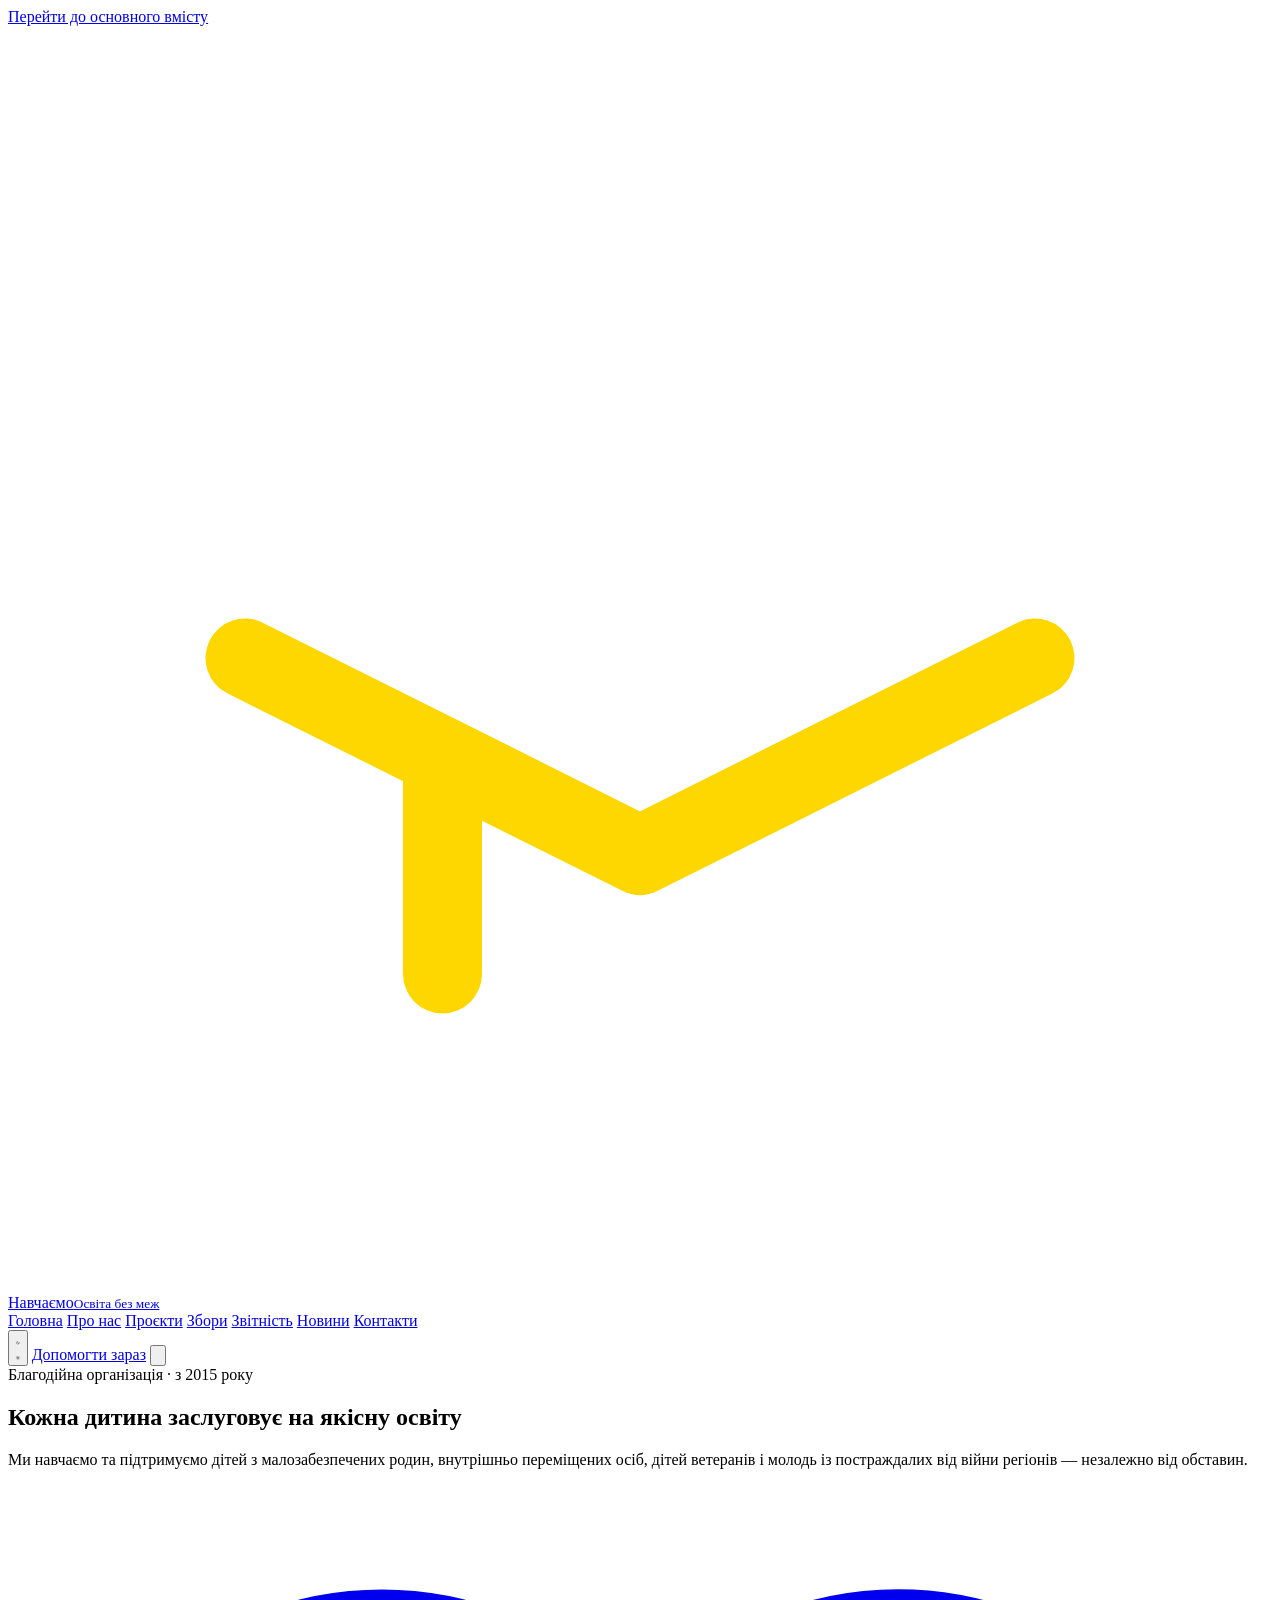
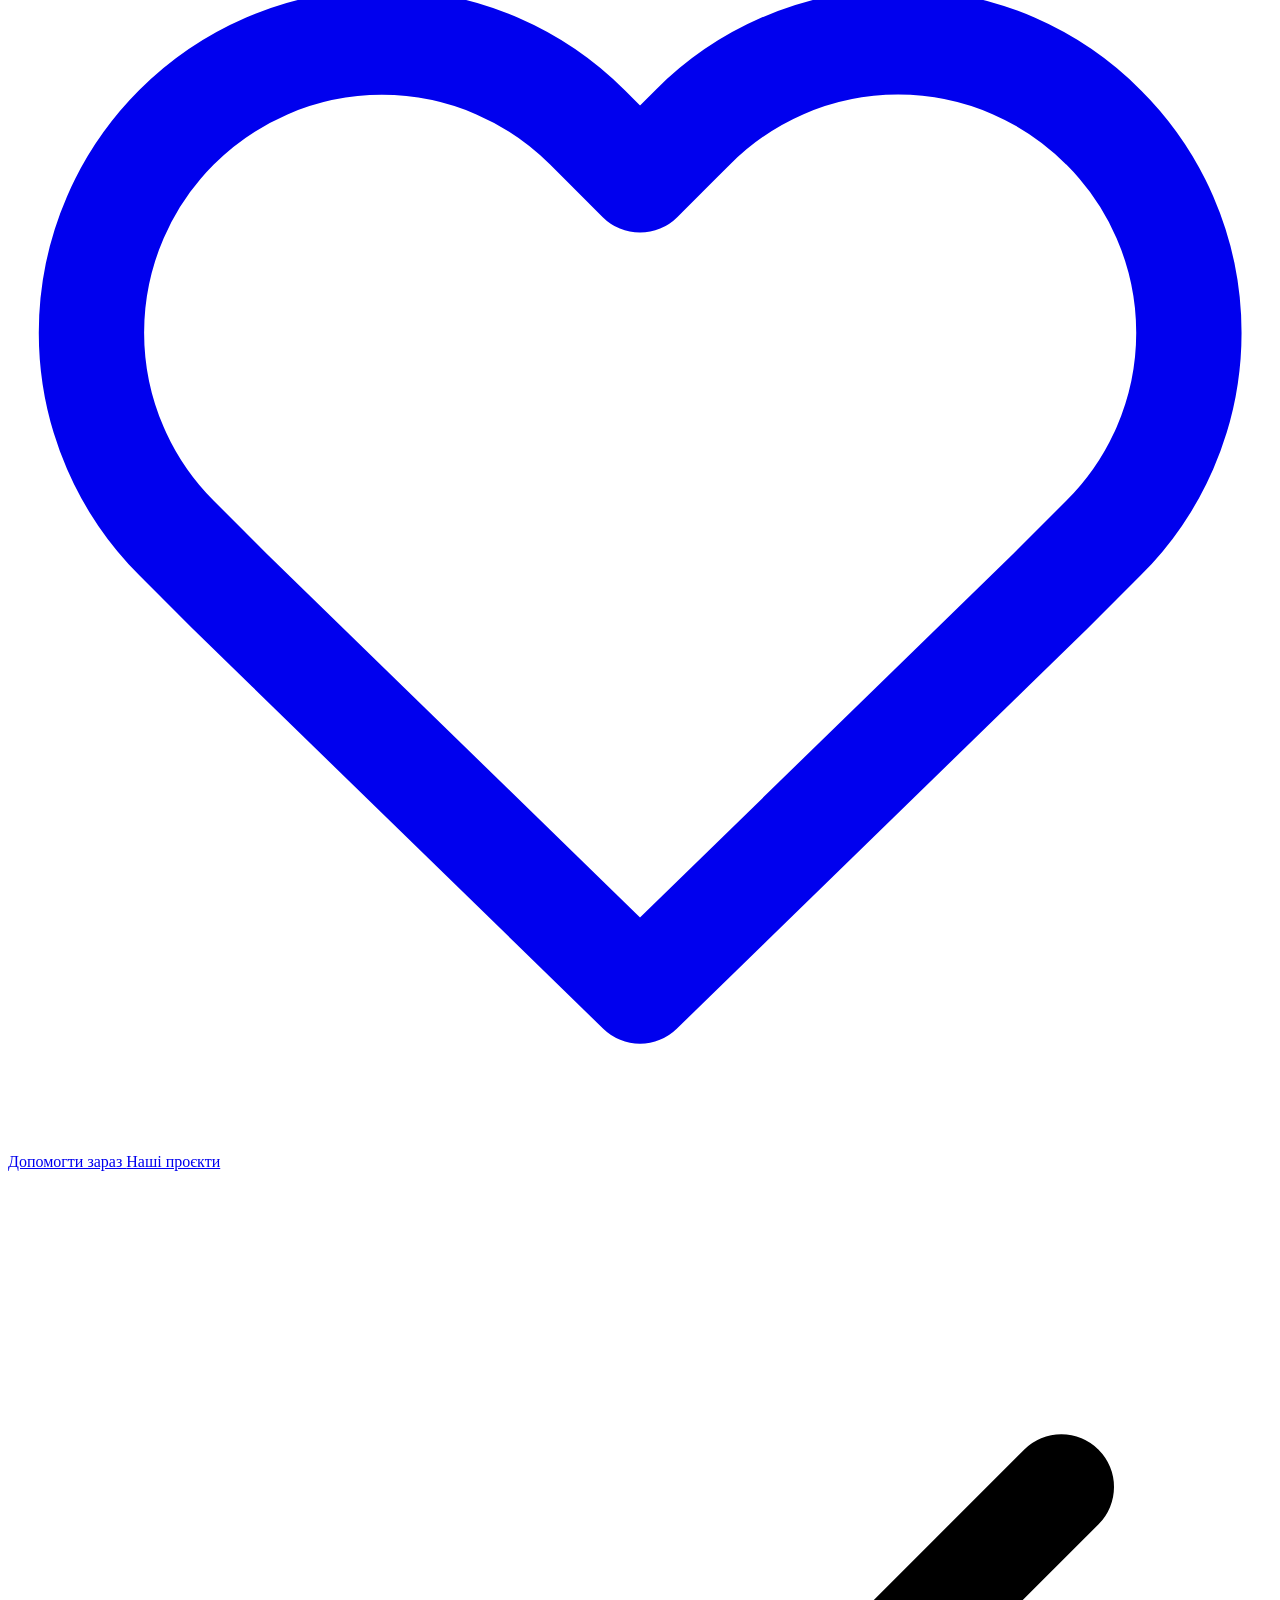
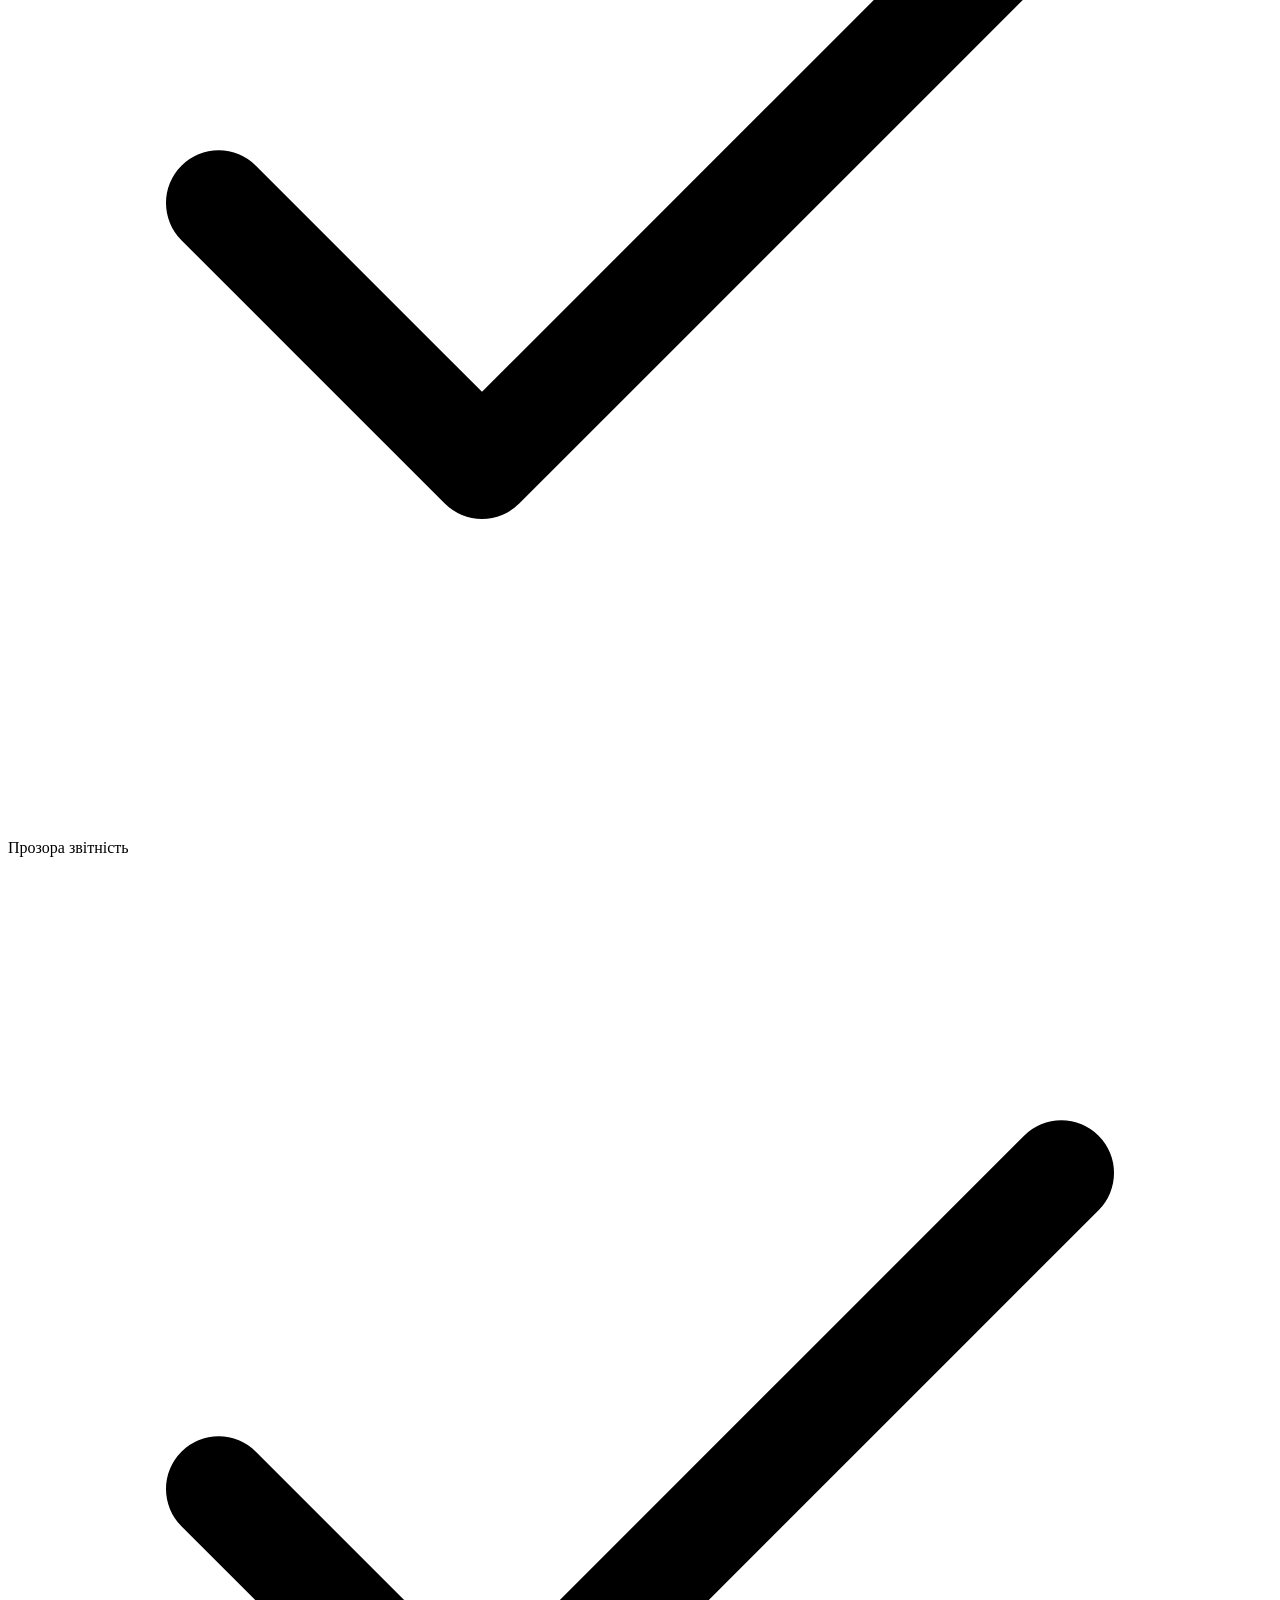
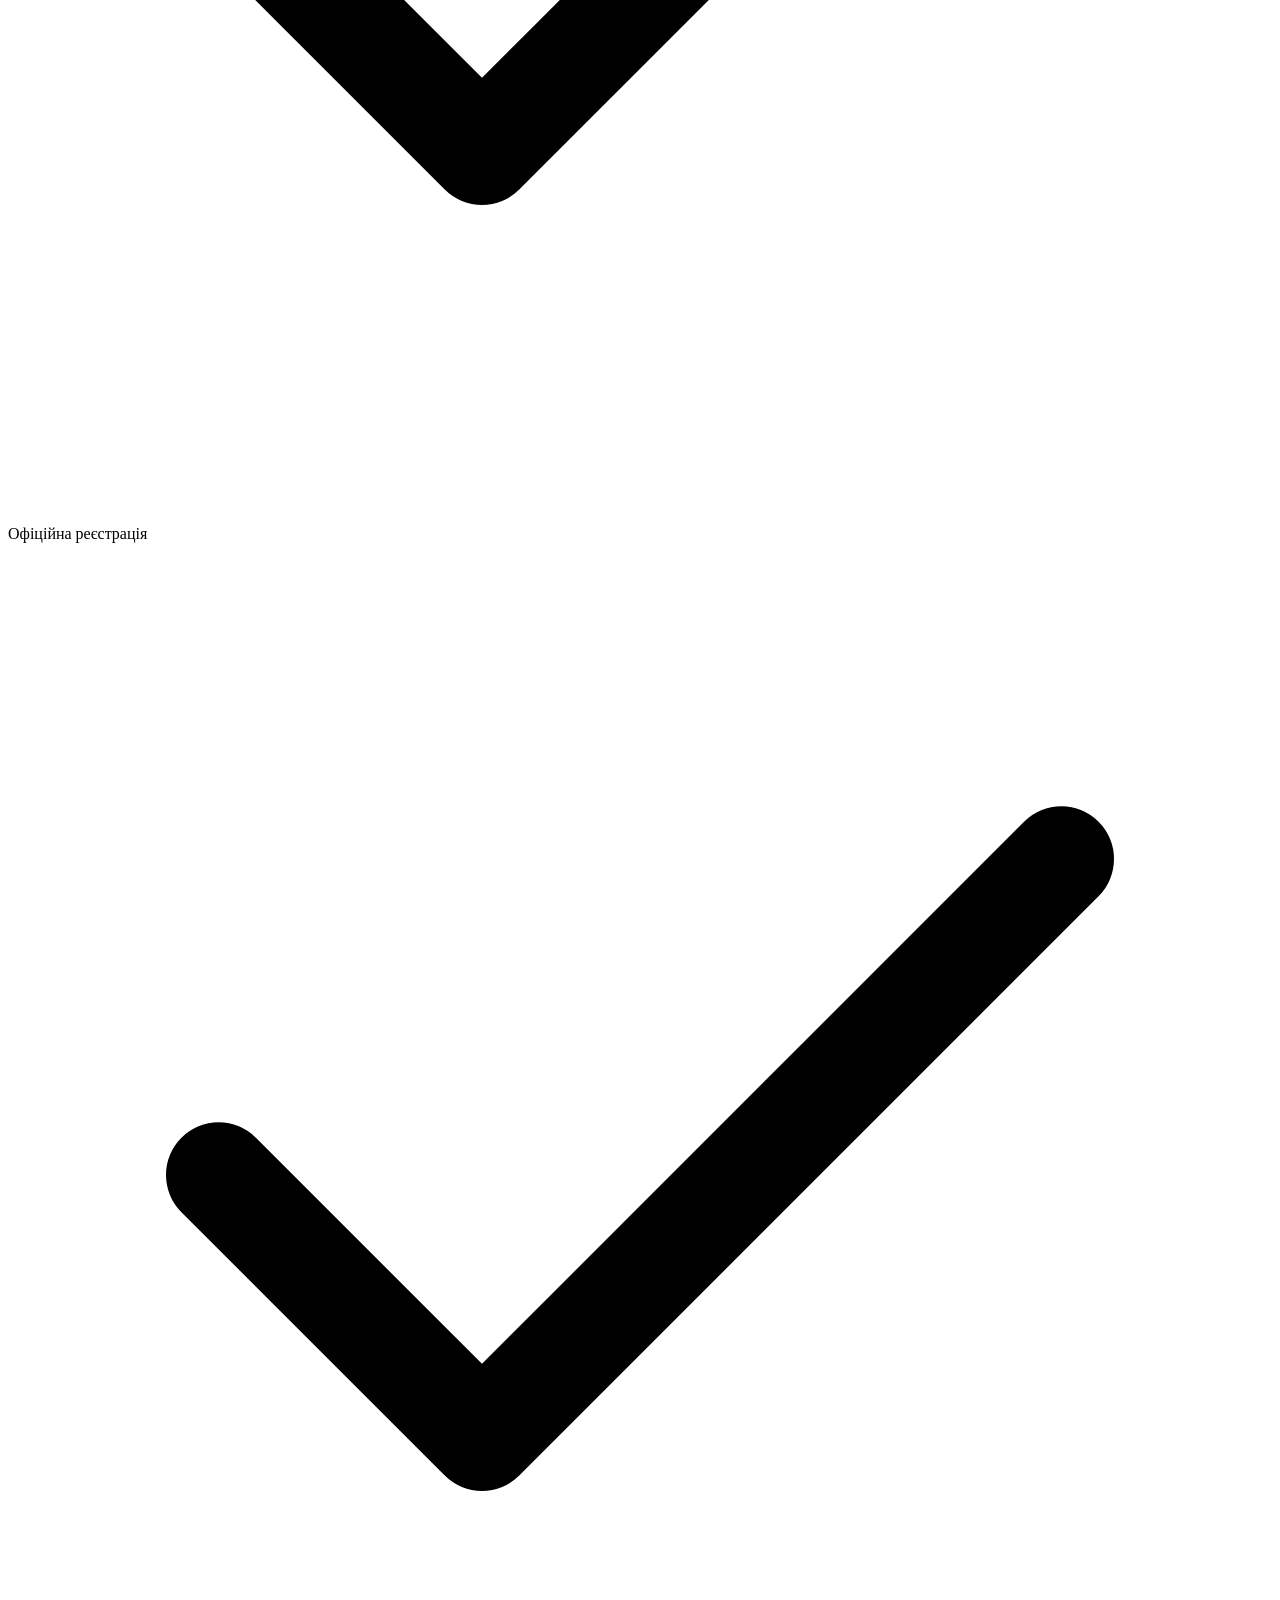
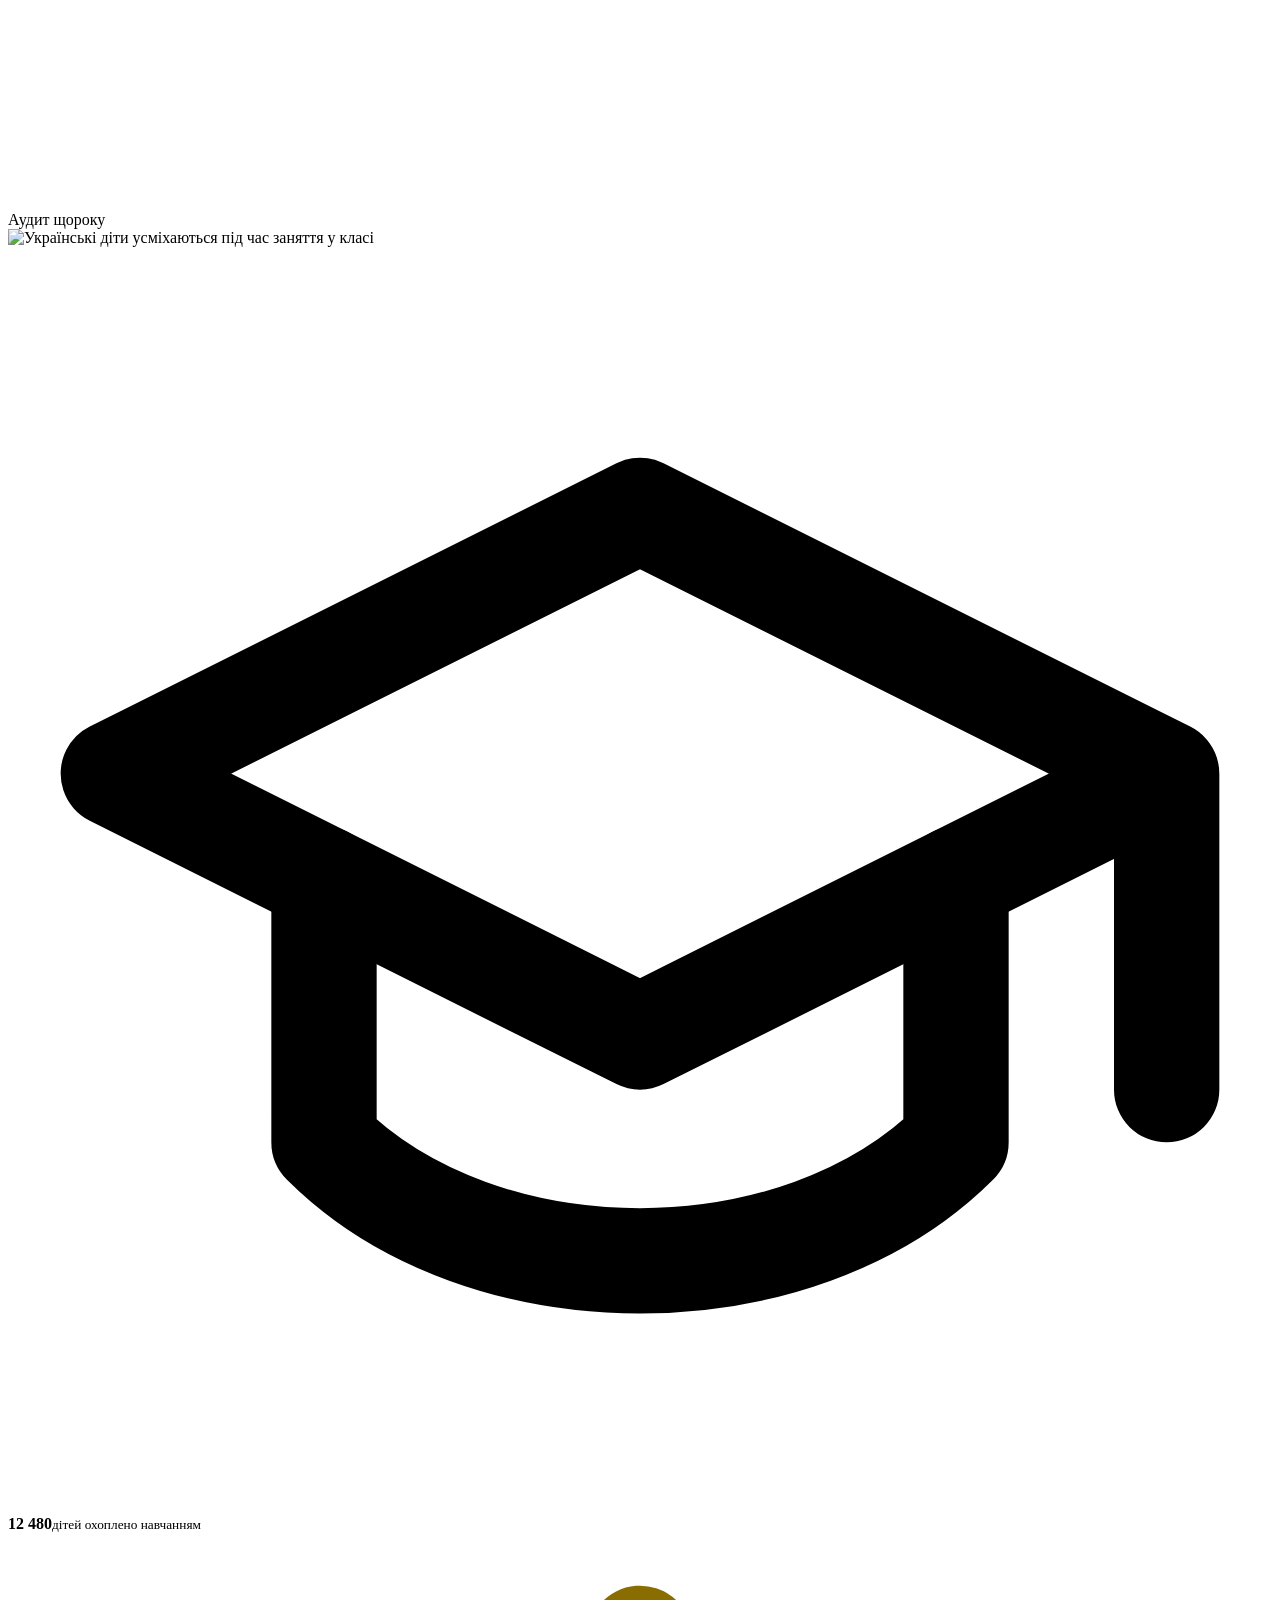
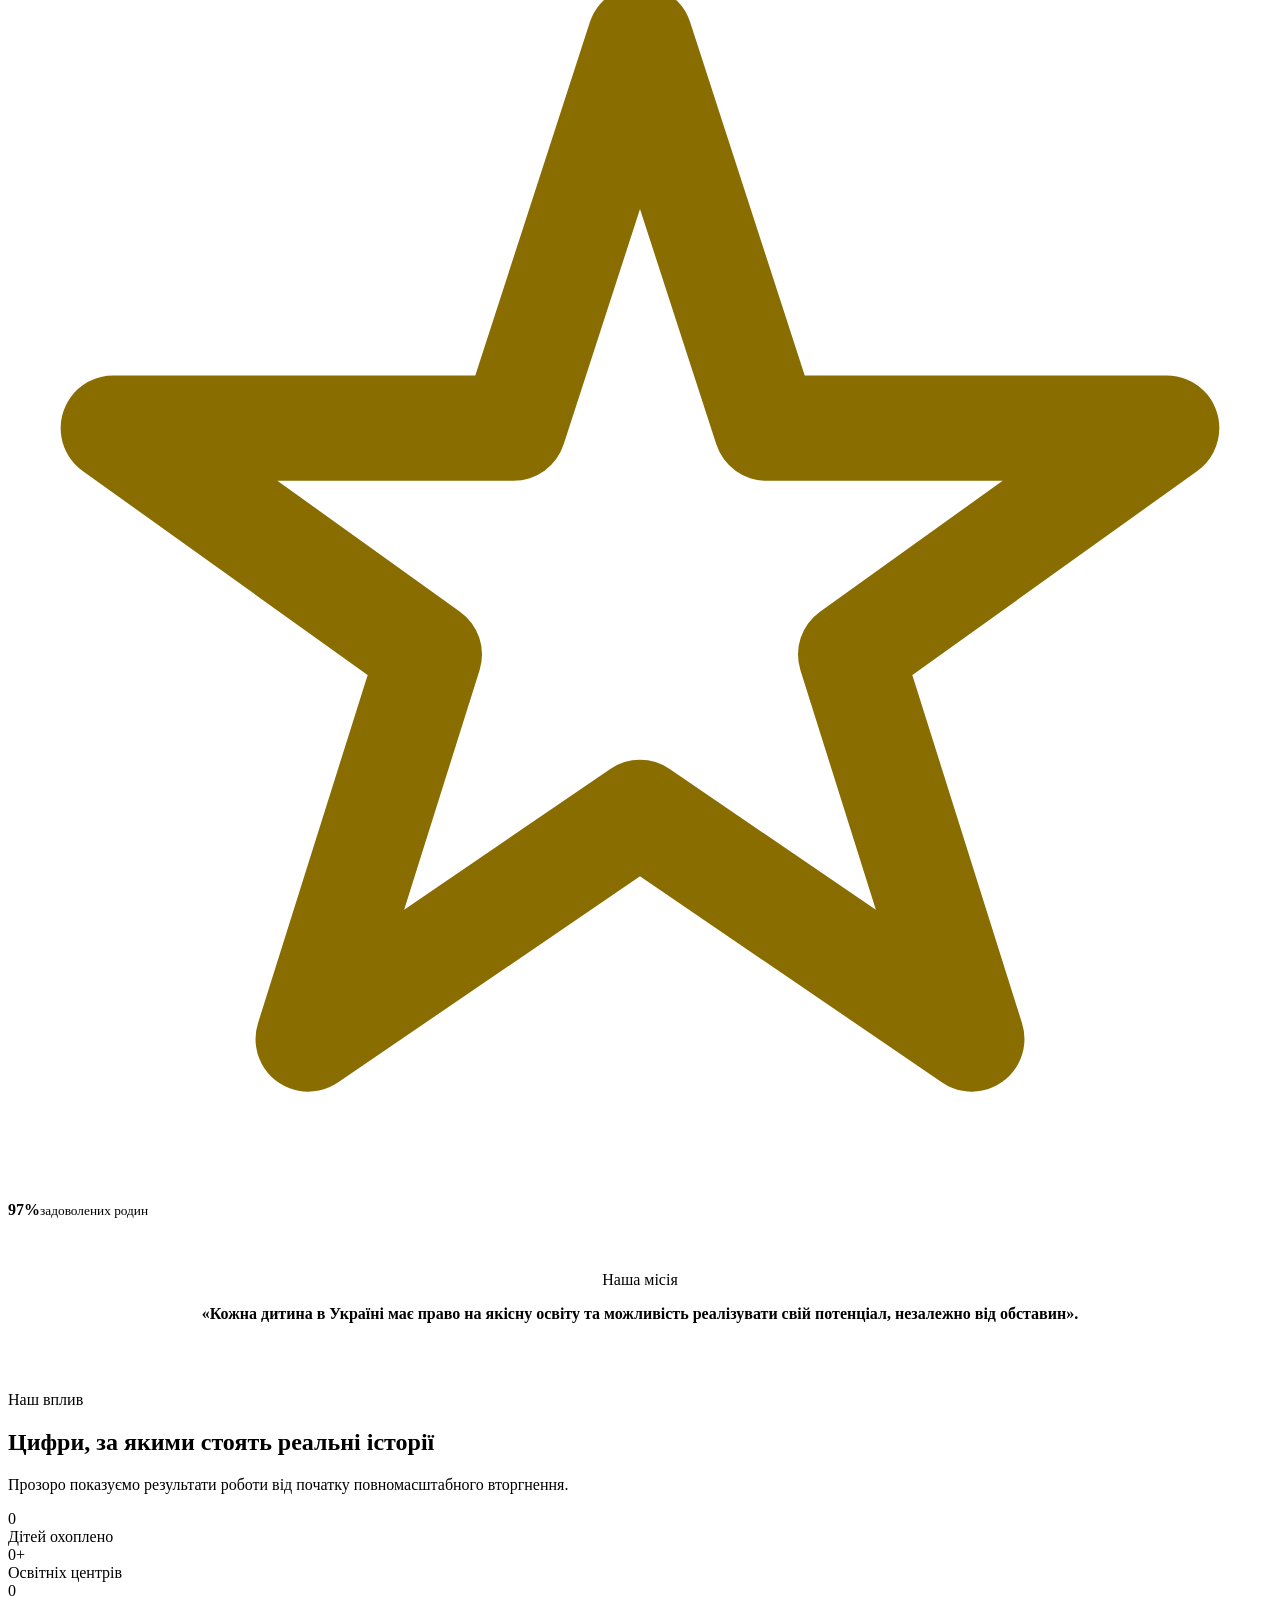
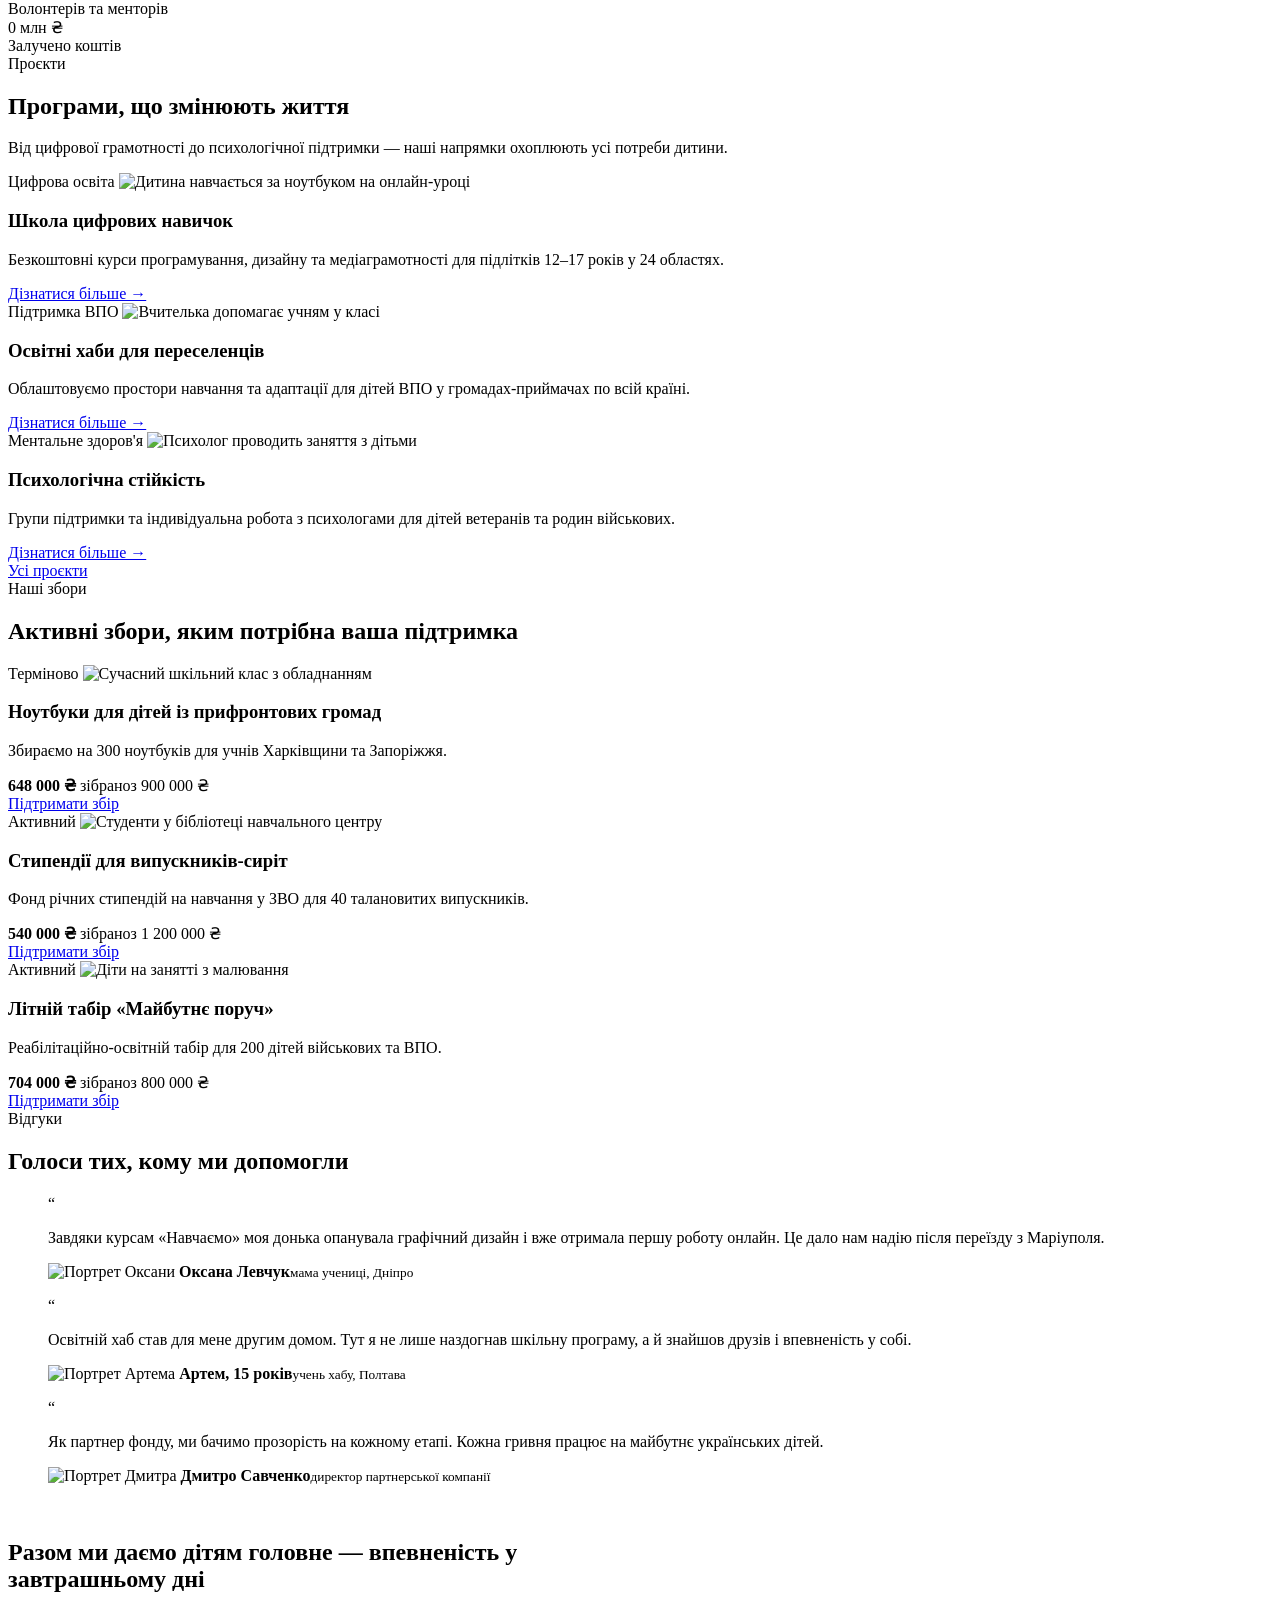
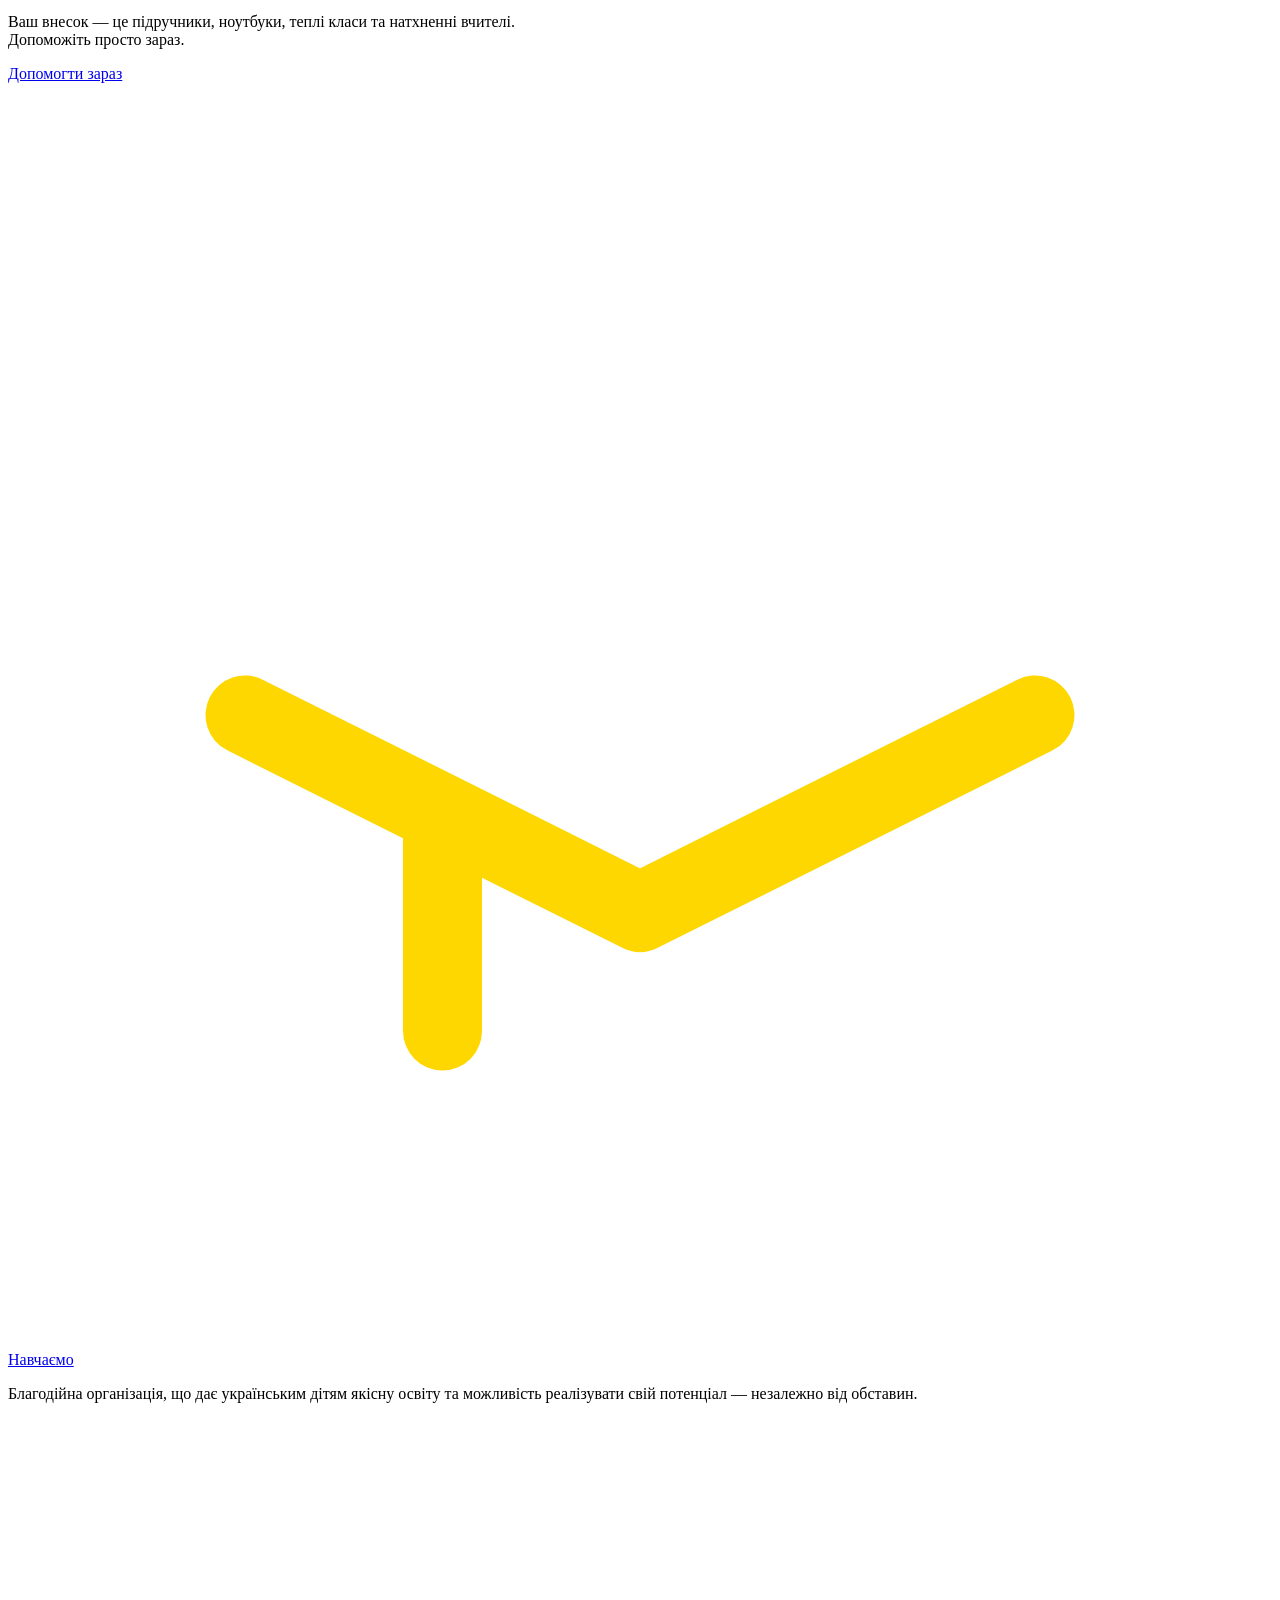
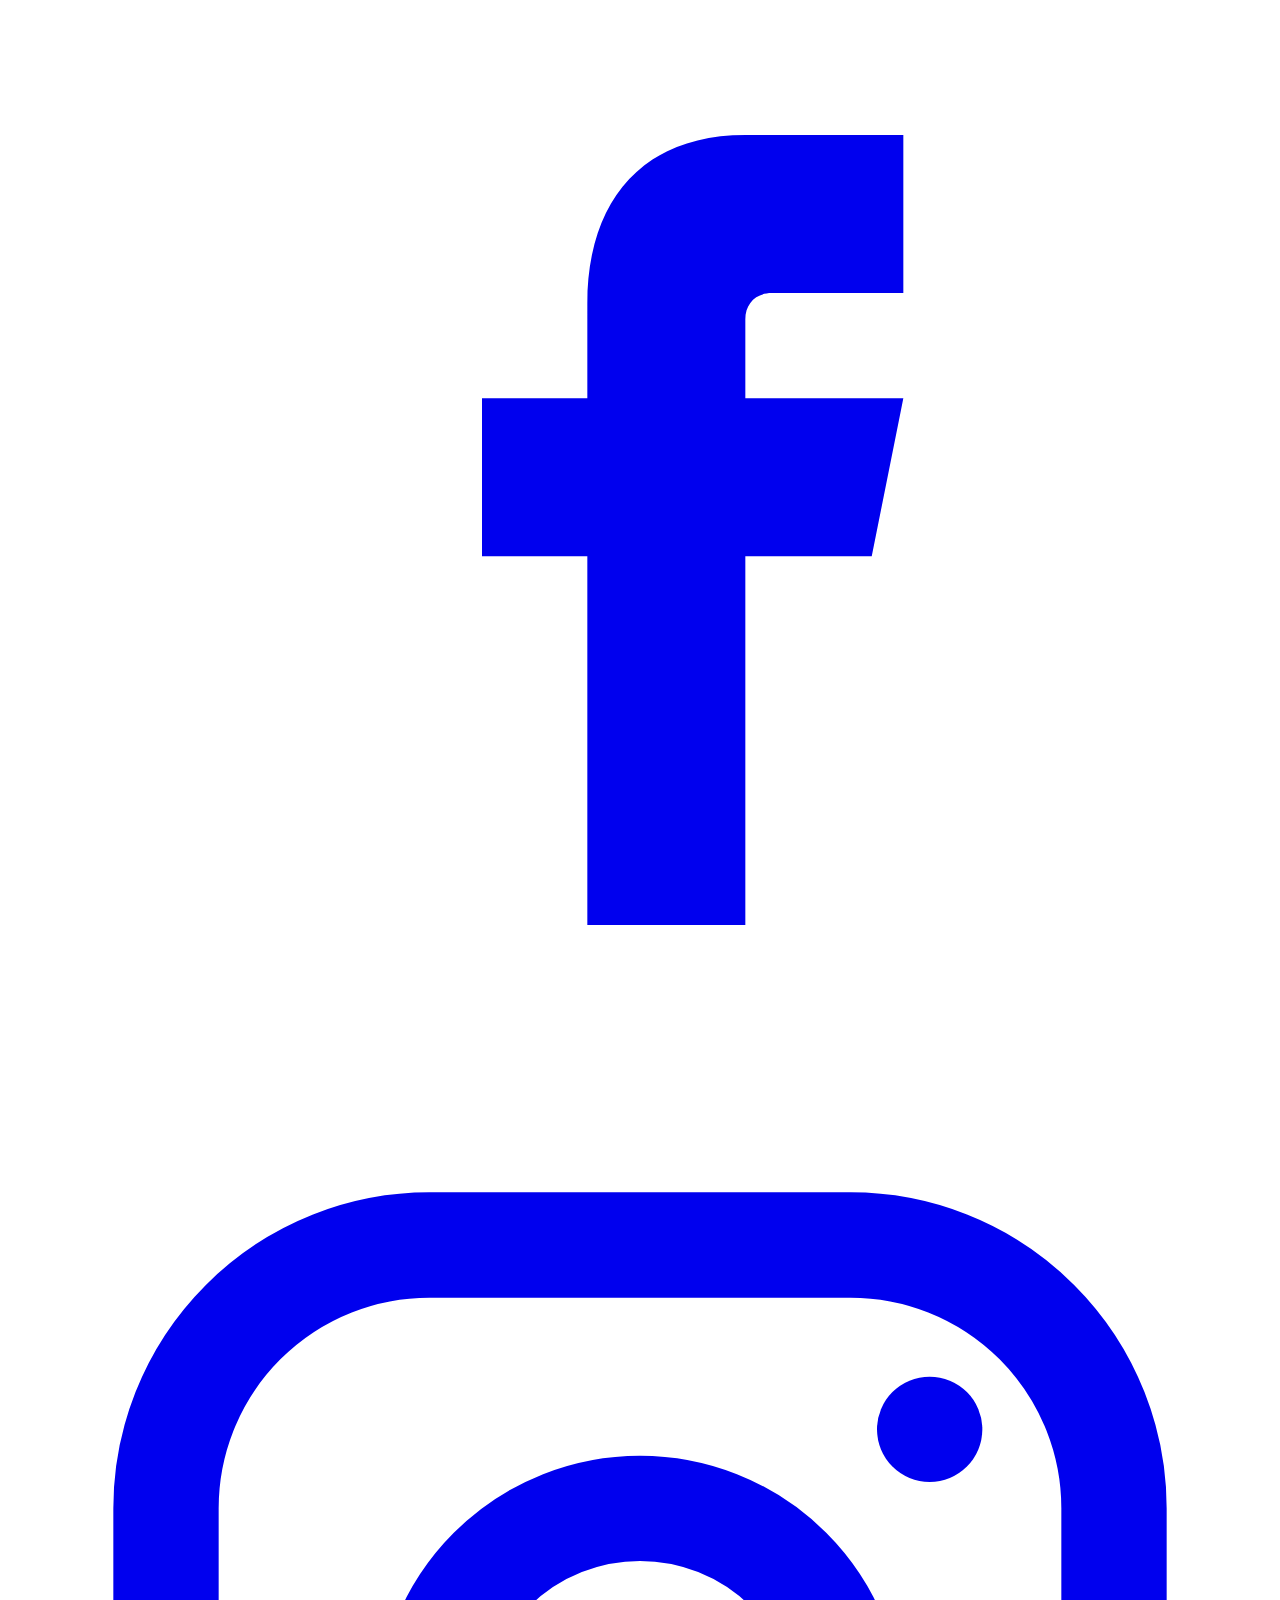
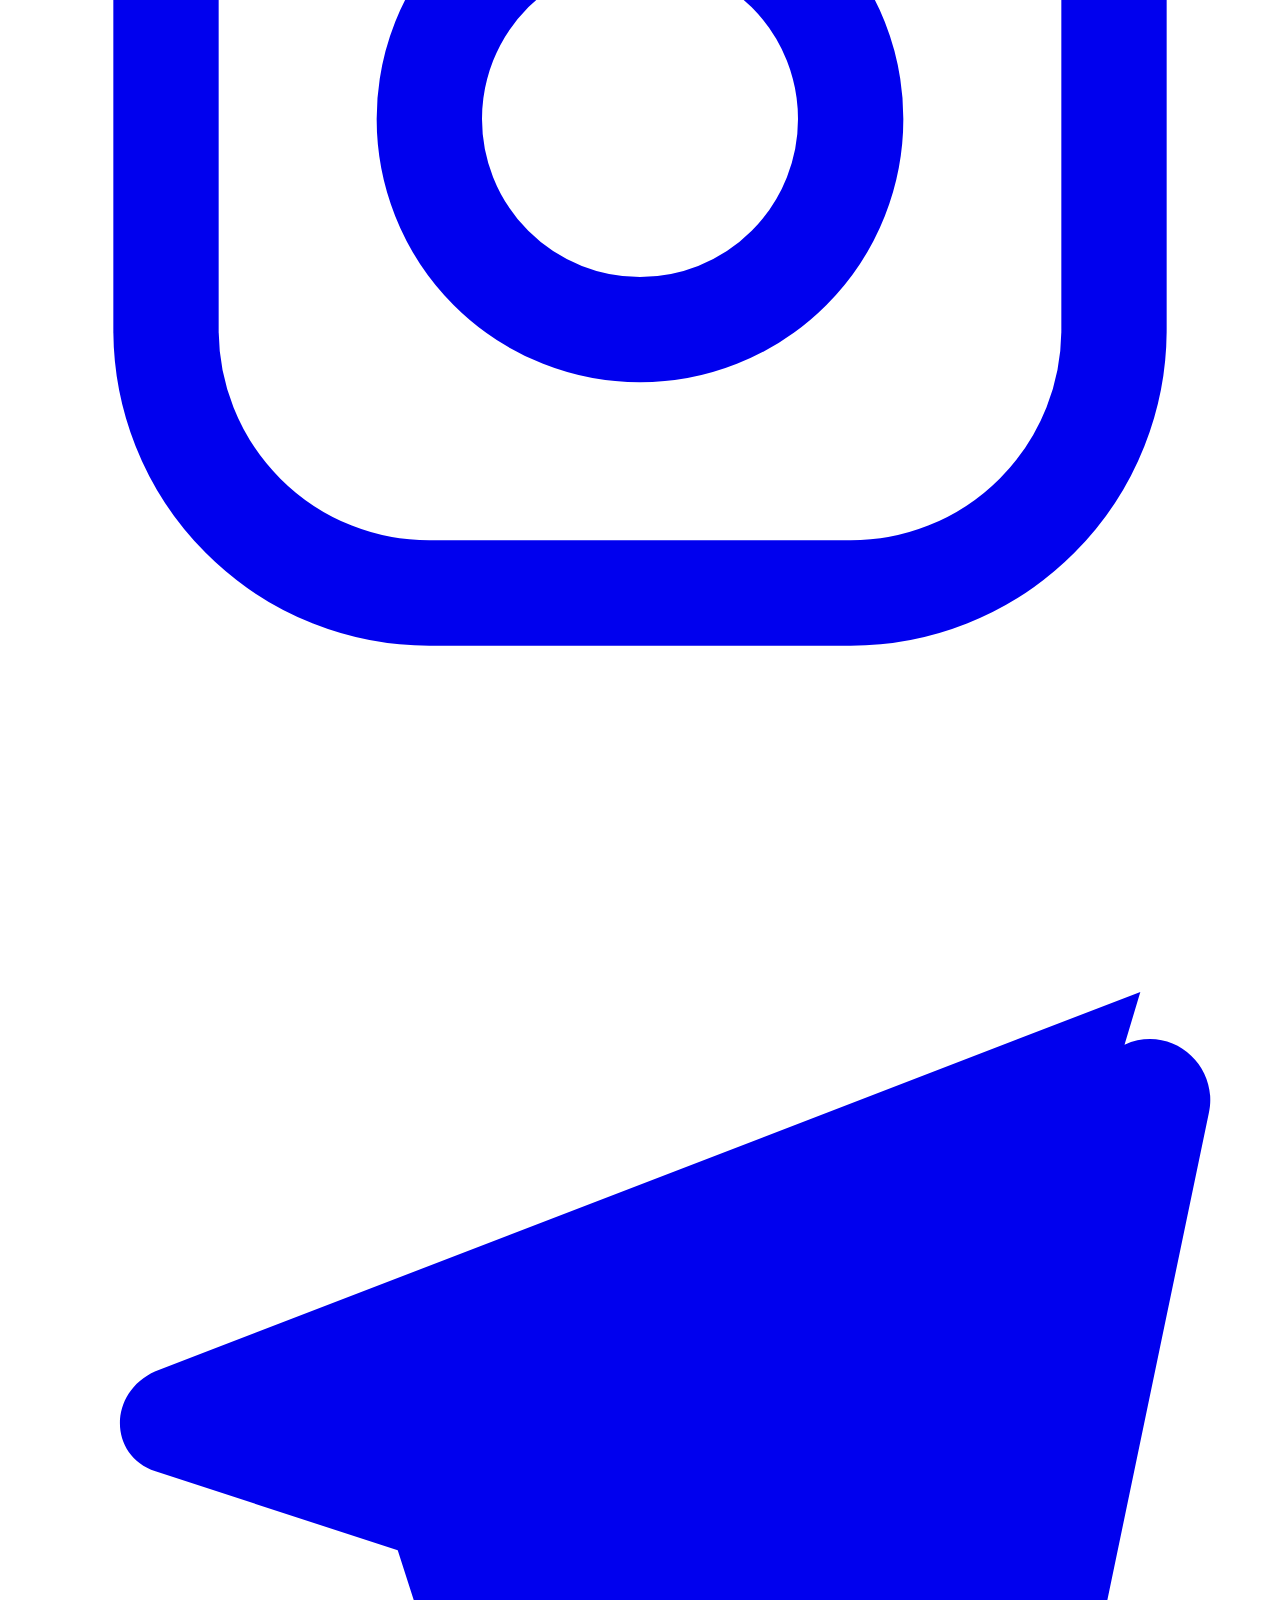
==== index.html @ b82f8325 "Add files via upload" ====
<!DOCTYPE html>
<html lang="uk" data-theme="">
<head>
  <meta charset="UTF-8" />
  <meta name="viewport" content="width=device-width, initial-scale=1" />
  <title>Навчаємо — освіта для кожної дитини в Україні</title>
  <meta name="description" content="Благодійна організація «Навчаємо» забезпечує якісну освіту та розвиток навичок для дітей з малозабезпечених родин, ВПО, дітей ветеранів та молоді з постраждалих від війни регіонів." />
  <link rel="preconnect" href="https://fonts.googleapis.com" />
  <link rel="preconnect" href="https://fonts.gstatic.com" crossorigin />
  <link href="https://fonts.googleapis.com/css2?family=Inter:wght@400;500;600;700;800;900&display=swap" rel="stylesheet" />
  <link rel="stylesheet" href="css/styles.css" />
  <link rel="icon" href="data:image/svg+xml,%3Csvg xmlns='http://www.w3.org/2000/svg' viewBox='0 0 32 32'%3E%3Crect width='32' height='32' rx='8' fill='%230057B8'/%3E%3Cpath d='M8 11l8-4 8 4-8 4-8-4zm0 5l8 4 8-4' stroke='%23FFD700' stroke-width='2' fill='none' stroke-linecap='round' stroke-linejoin='round'/%3E%3C/svg%3E" />
</head>
<body>
  <a class="skip-link" href="#main">Перейти до основного вмісту</a>

  <!-- ============ HEADER ============ -->
  <header class="site-header">
    <div class="container navbar">
      <a href="index.html" class="brand" aria-label="Навчаємо — головна">
        <span class="brand__mark" aria-hidden="true">
          <svg viewBox="0 0 32 32" fill="none"><path d="M6 12l10-5 10 5-10 5-10-5z" fill="#fff"/><path d="M6 16l10 5 10-5M11 18.5V24" stroke="#FFD700" stroke-width="2" stroke-linecap="round" stroke-linejoin="round"/></svg>
        </span>
        <span>Навчаємо<small>Освіта без меж</small></span>
      </a>

      <nav class="nav-links" id="nav-links" aria-label="Головна навігація">
        <a href="index.html" class="active" aria-current="page">Головна</a>
        <a href="about.html">Про нас</a>
        <a href="projects.html">Проєкти</a>
        <a href="fundraisings.html">Збори</a>
        <a href="documentation.html">Звітність</a>
        <a href="news.html">Новини</a>
        <a href="contacts.html">Контакти</a>
      </nav>

      <div class="nav-actions">
        <button class="theme-toggle" data-theme-toggle aria-label="Перемкнути темну тему" aria-pressed="false">
          <svg class="icon-moon" viewBox="0 0 24 24" fill="none" stroke="currentColor" stroke-width="2" stroke-linecap="round" stroke-linejoin="round"><path d="M21 12.8A9 9 0 1 1 11.2 3a7 7 0 0 0 9.8 9.8z"/></svg>
          <svg class="icon-sun" viewBox="0 0 24 24" fill="none" stroke="currentColor" stroke-width="2" stroke-linecap="round" stroke-linejoin="round"><circle cx="12" cy="12" r="4"/><path d="M12 2v2M12 20v2M4.9 4.9l1.4 1.4M17.7 17.7l1.4 1.4M2 12h2M20 12h2M4.9 19.1l1.4-1.4M17.7 6.3l1.4-1.4"/></svg>
        </button>
        <a href="fundraisings.html" class="btn btn--accent btn--sm">Допомогти зараз</a>
        <button class="nav-toggle" data-nav-toggle aria-label="Відкрити меню" aria-expanded="false" aria-controls="nav-links">
          <svg viewBox="0 0 24 24" fill="none" stroke="currentColor" stroke-width="2" stroke-linecap="round"><path d="M3 6h18M3 12h18M3 18h18"/></svg>
        </button>
      </div>
    </div>
  </header>

  <main id="main">
    <!-- ============ HERO ============ -->
    <section class="hero">
      <div class="container hero__grid">
        <div class="hero__content reveal">
          <span class="eyebrow"><span class="dot" style="width:7px;height:7px;border-radius:50%;background:var(--c-success)"></span> Благодійна організація · з 2015 року</span>
          <h1 class="display balance">Кожна дитина заслуговує на <span class="gradient-text">якісну освіту</span></h1>
          <p class="lead">Ми навчаємо та підтримуємо дітей з малозабезпечених родин, внутрішньо переміщених осіб, дітей ветеранів і молодь із постраждалих від війни регіонів — незалежно від обставин.</p>
          <div class="hero__cta">
            <a href="fundraisings.html" class="btn btn--accent btn--lg">
              <svg viewBox="0 0 24 24" fill="none" stroke="currentColor" stroke-width="2" stroke-linecap="round" stroke-linejoin="round"><path d="M20.8 4.6a5.5 5.5 0 0 0-7.8 0L12 5.6l-1-1a5.5 5.5 0 0 0-7.8 7.8l1 1L12 21l7.8-7.6 1-1a5.5 5.5 0 0 0 0-7.8z"/></svg>
              Допомогти зараз
            </a>
            <a href="projects.html" class="btn btn--secondary btn--lg">Наші проєкти</a>
          </div>
          <div class="hero__trust">
            <span><svg viewBox="0 0 24 24" fill="none" stroke="currentColor" stroke-width="2" stroke-linecap="round" stroke-linejoin="round"><path d="M20 6L9 17l-5-5"/></svg> Прозора звітність</span>
            <span><svg viewBox="0 0 24 24" fill="none" stroke="currentColor" stroke-width="2" stroke-linecap="round" stroke-linejoin="round"><path d="M20 6L9 17l-5-5"/></svg> Офіційна реєстрація</span>
            <span><svg viewBox="0 0 24 24" fill="none" stroke="currentColor" stroke-width="2" stroke-linecap="round" stroke-linejoin="round"><path d="M20 6L9 17l-5-5"/></svg> Аудит щороку</span>
          </div>
        </div>

        <div class="hero__visual reveal d1">
          <img src="https://images.unsplash.com/photo-1503676260728-1c00da094a0b?auto=format&fit=crop&w=900&q=80"
               alt="Українські діти усміхаються під час заняття у класі" loading="eager" />
          <div class="hero__float tl glass">
            <span class="ico" style="background:color-mix(in srgb,var(--c-success) 18%,transparent);color:var(--c-success)">
              <svg viewBox="0 0 24 24" fill="none" stroke="currentColor" stroke-width="2" stroke-linecap="round" stroke-linejoin="round"><path d="M22 10v6M2 10l10-5 10 5-10 5z"/><path d="M6 12v5c3 3 9 3 12 0v-5"/></svg>
            </span>
            <div><strong>12 480</strong><small>дітей охоплено навчанням</small></div>
          </div>
          <div class="hero__float br glass">
            <span class="ico" style="background:color-mix(in srgb,var(--c-accent) 40%,transparent);color:#8a6d00">
              <svg viewBox="0 0 24 24" fill="none" stroke="currentColor" stroke-width="2" stroke-linecap="round" stroke-linejoin="round"><path d="M12 2l2.4 7.4H22l-6 4.3 2.3 7.3L12 16.7 5.7 21l2.3-7.3-6-4.3h7.6z"/></svg>
            </span>
            <div><strong>97%</strong><small>задоволених родин</small></div>
          </div>
        </div>
      </div>
    </section>

    <!-- ============ MISSION ============ -->
    <section class="section section--alt">
      <div class="container">
        <div class="glass reveal" style="padding:clamp(28px,5vw,52px);text-align:center;max-width:920px;margin-inline:auto">
          <span class="eyebrow">Наша місія</span>
          <p class="h2 balance" style="font-weight:700">«Кожна дитина в Україні має право на якісну освіту та можливість реалізувати свій потенціал, незалежно від обставин».</p>
        </div>
      </div>
    </section>

    <!-- ============ IMPACT STATS ============ -->
    <section class="section">
      <div class="container">
        <div class="section-header center reveal">
          <span class="eyebrow">Наш вплив</span>
          <h2 class="h2">Цифри, за якими стоять реальні історії</h2>
          <p class="lead">Прозоро показуємо результати роботи від початку повномасштабного вторгнення.</p>
        </div>
        <div class="grid cols-4">
          <div class="card reveal"><div class="card__body"><div class="stat"><div class="stat__num"><span data-count="12480">0</span></div><div class="stat__label">Дітей охоплено</div></div></div></div>
          <div class="card reveal d1"><div class="card__body"><div class="stat"><div class="stat__num"><span data-count="86">0</span><span class="suffix">+</span></div><div class="stat__label">Освітніх центрів</div></div></div></div>
          <div class="card reveal d2"><div class="card__body"><div class="stat"><div class="stat__num"><span data-count="2350">0</span></div><div class="stat__label">Волонтерів та менторів</div></div></div></div>
          <div class="card reveal d3"><div class="card__body"><div class="stat"><div class="stat__num"><span data-count="48.6" data-decimals="1">0</span><span class="suffix"> млн ₴</span></div><div class="stat__label">Залучено коштів</div></div></div></div>
        </div>
      </div>
    </section>

    <!-- ============ FEATURED PROJECTS ============ -->
    <section class="section section--alt">
      <div class="container">
        <div class="section-header reveal">
          <span class="eyebrow">Проєкти</span>
          <h2 class="h2">Програми, що змінюють життя</h2>
          <p class="lead">Від цифрової грамотності до психологічної підтримки — наші напрямки охоплюють усі потреби дитини.</p>
        </div>
        <div class="grid cols-3">
          <article class="card reveal">
            <div class="card__media"><span class="badge badge--primary"><span class="dot"></span>Цифрова освіта</span>
              <img src="https://images.unsplash.com/photo-1610484826967-09c5720778c7?auto=format&fit=crop&w=700&q=80" alt="Дитина навчається за ноутбуком на онлайн-уроці" loading="lazy" /></div>
            <div class="card__body">
              <h3 class="card__title">Школа цифрових навичок</h3>
              <p class="muted">Безкоштовні курси програмування, дизайну та медіаграмотності для підлітків 12–17 років у 24 областях.</p>
              <div class="card__footer"><a href="projects.html" class="btn btn--ghost btn--sm">Дізнатися більше →</a></div>
            </div>
          </article>
          <article class="card reveal d1">
            <div class="card__media"><span class="badge badge--success"><span class="dot"></span>Підтримка ВПО</span>
              <img src="https://images.unsplash.com/photo-1577896851231-70ef18881754?auto=format&fit=crop&w=700&q=80" alt="Вчителька допомагає учням у класі" loading="lazy" /></div>
            <div class="card__body">
              <h3 class="card__title">Освітні хаби для переселенців</h3>
              <p class="muted">Облаштовуємо простори навчання та адаптації для дітей ВПО у громадах-приймачах по всій країні.</p>
              <div class="card__footer"><a href="projects.html" class="btn btn--ghost btn--sm">Дізнатися більше →</a></div>
            </div>
          </article>
          <article class="card reveal d2">
            <div class="card__media"><span class="badge badge--accent"><span class="dot"></span>Ментальне здоров'я</span>
              <img src="https://images.unsplash.com/photo-1544717297-fa95b6ee9643?auto=format&fit=crop&w=700&q=80" alt="Психолог проводить заняття з дітьми" loading="lazy" /></div>
            <div class="card__body">
              <h3 class="card__title">Психологічна стійкість</h3>
              <p class="muted">Групи підтримки та індивідуальна робота з психологами для дітей ветеранів та родин військових.</p>
              <div class="card__footer"><a href="projects.html" class="btn btn--ghost btn--sm">Дізнатися більше →</a></div>
            </div>
          </article>
        </div>
        <div class="text-center mt-4 reveal"><a href="projects.html" class="btn btn--primary">Усі проєкти</a></div>
      </div>
    </section>

    <!-- ============ FUNDRAISINGS (Наші збори) ============ -->
    <section class="section">
      <div class="container">
        <div class="section-header reveal">
          <span class="eyebrow">Наші збори</span>
          <h2 class="h2">Активні збори, яким потрібна ваша підтримка</h2>
        </div>
        <div class="grid cols-3">
          <article class="card reveal">
            <div class="card__media"><span class="badge badge--danger"><span class="dot"></span>Терміново</span>
              <img src="https://images.unsplash.com/photo-1497486751825-1233686d5d80?auto=format&fit=crop&w=700&q=80" alt="Сучасний шкільний клас з обладнанням" loading="lazy" /></div>
            <div class="card__body">
              <h3 class="card__title">Ноутбуки для дітей із прифронтових громад</h3>
              <p class="muted">Збираємо на 300 ноутбуків для учнів Харківщини та Запоріжжя.</p>
              <div class="card__footer">
                <div class="progress"><span class="progress__bar" data-value="72"></span></div>
                <div class="progress-meta"><span><strong>648 000 ₴</strong> зібрано</span><span>з 900 000 ₴</span></div>
                <a href="fundraisings.html" class="btn btn--primary btn--block mt-2">Підтримати збір</a>
              </div>
            </div>
          </article>
          <article class="card reveal d1">
            <div class="card__media"><span class="badge badge--primary"><span class="dot"></span>Активний</span>
              <img src="https://images.unsplash.com/photo-1588072432836-e10032774350?auto=format&fit=crop&w=700&q=80" alt="Студенти у бібліотеці навчального центру" loading="lazy" /></div>
            <div class="card__body">
              <h3 class="card__title">Стипендії для випускників-сиріт</h3>
              <p class="muted">Фонд річних стипендій на навчання у ЗВО для 40 талановитих випускників.</p>
              <div class="card__footer">
                <div class="progress"><span class="progress__bar accent" data-value="45"></span></div>
                <div class="progress-meta"><span><strong>540 000 ₴</strong> зібрано</span><span>з 1 200 000 ₴</span></div>
                <a href="fundraisings.html" class="btn btn--primary btn--block mt-2">Підтримати збір</a>
              </div>
            </div>
          </article>
          <article class="card reveal d2">
            <div class="card__media"><span class="badge badge--success"><span class="dot"></span>Активний</span>
              <img src="https://images.unsplash.com/photo-1564429097439-e85c6b00a614?auto=format&fit=crop&w=700&q=80" alt="Діти на занятті з малювання" loading="lazy" /></div>
            <div class="card__body">
              <h3 class="card__title">Літній табір «Майбутнє поруч»</h3>
              <p class="muted">Реабілітаційно-освітній табір для 200 дітей військових та ВПО.</p>
              <div class="card__footer">
                <div class="progress"><span class="progress__bar" data-value="88"></span></div>
                <div class="progress-meta"><span><strong>704 000 ₴</strong> зібрано</span><span>з 800 000 ₴</span></div>
                <a href="fundraisings.html" class="btn btn--primary btn--block mt-2">Підтримати збір</a>
              </div>
            </div>
          </article>
        </div>
      </div>
    </section>

    <!-- ============ TESTIMONIALS ============ -->
    <section class="section section--alt">
      <div class="container">
        <div class="section-header center reveal">
          <span class="eyebrow">Відгуки</span>
          <h2 class="h2">Голоси тих, кому ми допомогли</h2>
        </div>
        <div class="grid cols-3">
          <figure class="card quote reveal">
            <div class="quote__mark">“</div>
            <p>Завдяки курсам «Навчаємо» моя донька опанувала графічний дизайн і вже отримала першу роботу онлайн. Це дало нам надію після переїзду з Маріуполя.</p>
            <figcaption class="quote__author">
              <img src="https://images.unsplash.com/photo-1544005313-94ddf0286df2?auto=format&fit=crop&w=120&q=80" alt="Портрет Оксани" />
              <span><strong>Оксана Левчук</strong><small>мама учениці, Дніпро</small></span>
            </figcaption>
          </figure>
          <figure class="card quote reveal d1">
            <div class="quote__mark">“</div>
            <p>Освітній хаб став для мене другим домом. Тут я не лише наздогнав шкільну програму, а й знайшов друзів і впевненість у собі.</p>
            <figcaption class="quote__author">
              <img src="https://images.unsplash.com/photo-1531123897727-8f129e1688ce?auto=format&fit=crop&w=120&q=80" alt="Портрет Артема" />
              <span><strong>Артем, 15 років</strong><small>учень хабу, Полтава</small></span>
            </figcaption>
          </figure>
          <figure class="card quote reveal d2">
            <div class="quote__mark">“</div>
            <p>Як партнер фонду, ми бачимо прозорість на кожному етапі. Кожна гривня працює на майбутнє українських дітей.</p>
            <figcaption class="quote__author">
              <img src="https://images.unsplash.com/photo-1560250097-0b93528c311a?auto=format&fit=crop&w=120&q=80" alt="Портрет Дмитра" />
              <span><strong>Дмитро Савченко</strong><small>директор партнерської компанії</small></span>
            </figcaption>
          </figure>
        </div>
      </div>
    </section>

    <!-- ============ CTA BAND ============ -->
    <section class="section">
      <div class="container">
        <div class="cta-band reveal">
          <span class="eyebrow" style="background:rgba(255,255,255,.18);color:#fff">Долучайтеся</span>
          <h2 class="h2 balance" style="max-width:640px">Разом ми даємо дітям головне — впевненість у завтрашньому дні</h2>
          <p style="max-width:560px">Ваш внесок — це підручники, ноутбуки, теплі класи та натхненні вчителі. Допоможіть просто зараз.</p>
          <div class="hero__cta">
            <a href="fundraisings.html" class="btn btn--accent btn--lg">Допомогти зараз</a>
            <a href="about.html" class="btn btn--secondary btn--lg" style="background:rgba(255,255,255,.12);color:#fff;border-color:rgba(255,255,255,.3)">Про організацію</a>
          </div>
        </div>
      </div>
    </section>
  </main>

  <!-- ============ FOOTER ============ -->
  <footer class="site-footer">
    <div class="container">
      <div class="footer-grid">
        <div class="footer-col footer-about">
          <a href="index.html" class="brand">
            <span class="brand__mark" aria-hidden="true"><svg viewBox="0 0 32 32" fill="none"><path d="M6 12l10-5 10 5-10 5-10-5z" fill="#fff"/><path d="M6 16l10 5 10-5M11 18.5V24" stroke="#FFD700" stroke-width="2" stroke-linecap="round" stroke-linejoin="round"/></svg></span>
            <span>Навчаємо</span>
          </a>
          <p>Благодійна організація, що дає українським дітям якісну освіту та можливість реалізувати свій потенціал — незалежно від обставин.</p>
          <div class="socials">
            <a href="#" aria-label="Facebook"><svg viewBox="0 0 24 24" fill="currentColor"><path d="M14 9h3V6h-3c-2 0-3 1.3-3 3.2V11H9v3h2v7h3v-7h2.4l.6-3H14V9.5c0-.3.2-.5.5-.5z"/></svg></a>
            <a href="#" aria-label="Instagram"><svg viewBox="0 0 24 24" fill="none" stroke="currentColor" stroke-width="2"><rect x="3" y="3" width="18" height="18" rx="5"/><circle cx="12" cy="12" r="4"/><circle cx="17.5" cy="6.5" r="1" fill="currentColor" stroke="none"/></svg></a>
            <a href="#" aria-label="Telegram"><svg viewBox="0 0 24 24" fill="currentColor"><path d="M21.5 4.5L2.8 11.7c-.9.4-.9 1.6 0 1.9l4.6 1.5 1.8 5.6c.2.7 1.1.9 1.6.3l2.6-2.6 4.7 3.5c.6.4 1.5.1 1.7-.7l3-14.4c.2-.9-.7-1.7-1.6-1.3z"/></svg></a>
            <a href="#" aria-label="YouTube"><svg viewBox="0 0 24 24" fill="currentColor"><path d="M22 8.2a3 3 0 0 0-2.1-2.1C18 5.5 12 5.5 12 5.5s-6 0-7.9.6A3 3 0 0 0 2 8.2 31 31 0 0 0 1.5 12 31 31 0 0 0 2 15.8a3 3 0 0 0 2.1 2.1c1.9.6 7.9.6 7.9.6s6 0 7.9-.6a3 3 0 0 0 2.1-2.1c.4-1.9.5-3.8.5-3.8s0-1.9-.5-3.8zM10 15V9l5 3z"/></svg></a>
          </div>
        </div>
        <div class="footer-col">
          <h4>Навігація</h4>
          <a href="index.html">Головна</a>
          <a href="about.html">Про нас</a>
          <a href="projects.html">Проєкти</a>
          <a href="fundraisings.html">Збори</a>
        </div>
        <div class="footer-col">
          <h4>Організація</h4>
          <a href="documentation.html">Звітність</a>
          <a href="news.html">Новини</a>
          <a href="contacts.html">Контакти</a>
          <a href="fundraisings.html">Допомогти</a>
        </div>
        <div class="footer-col">
          <h4>Контакти та реквізити</h4>
          <div class="req-box">
            <p>м. Київ, вул. Хрещатик, 22, оф. 4</p>
            <p><a href="tel:+380441234567">+38 (044) 123-45-67</a></p>
            <p><a href="mailto:info@navchaiemo.org.ua">info@navchaiemo.org.ua</a></p>
            <p style="margin-top:8px">ЄДРПОУ: <code>40123456</code><br />IBAN: <code>UA00 3052 9900 0002 6007</code></p>
          </div>
        </div>
      </div>
      <div class="footer-bottom">
        <span>© <span data-year>2025</span> БО «Навчаємо». Усі права захищено.</span>
        <span>Зроблено з ♥ для українських дітей</span>
      </div>
    </div>
  </footer>

  <script src="js/main.js"></script>
</body>
</html>
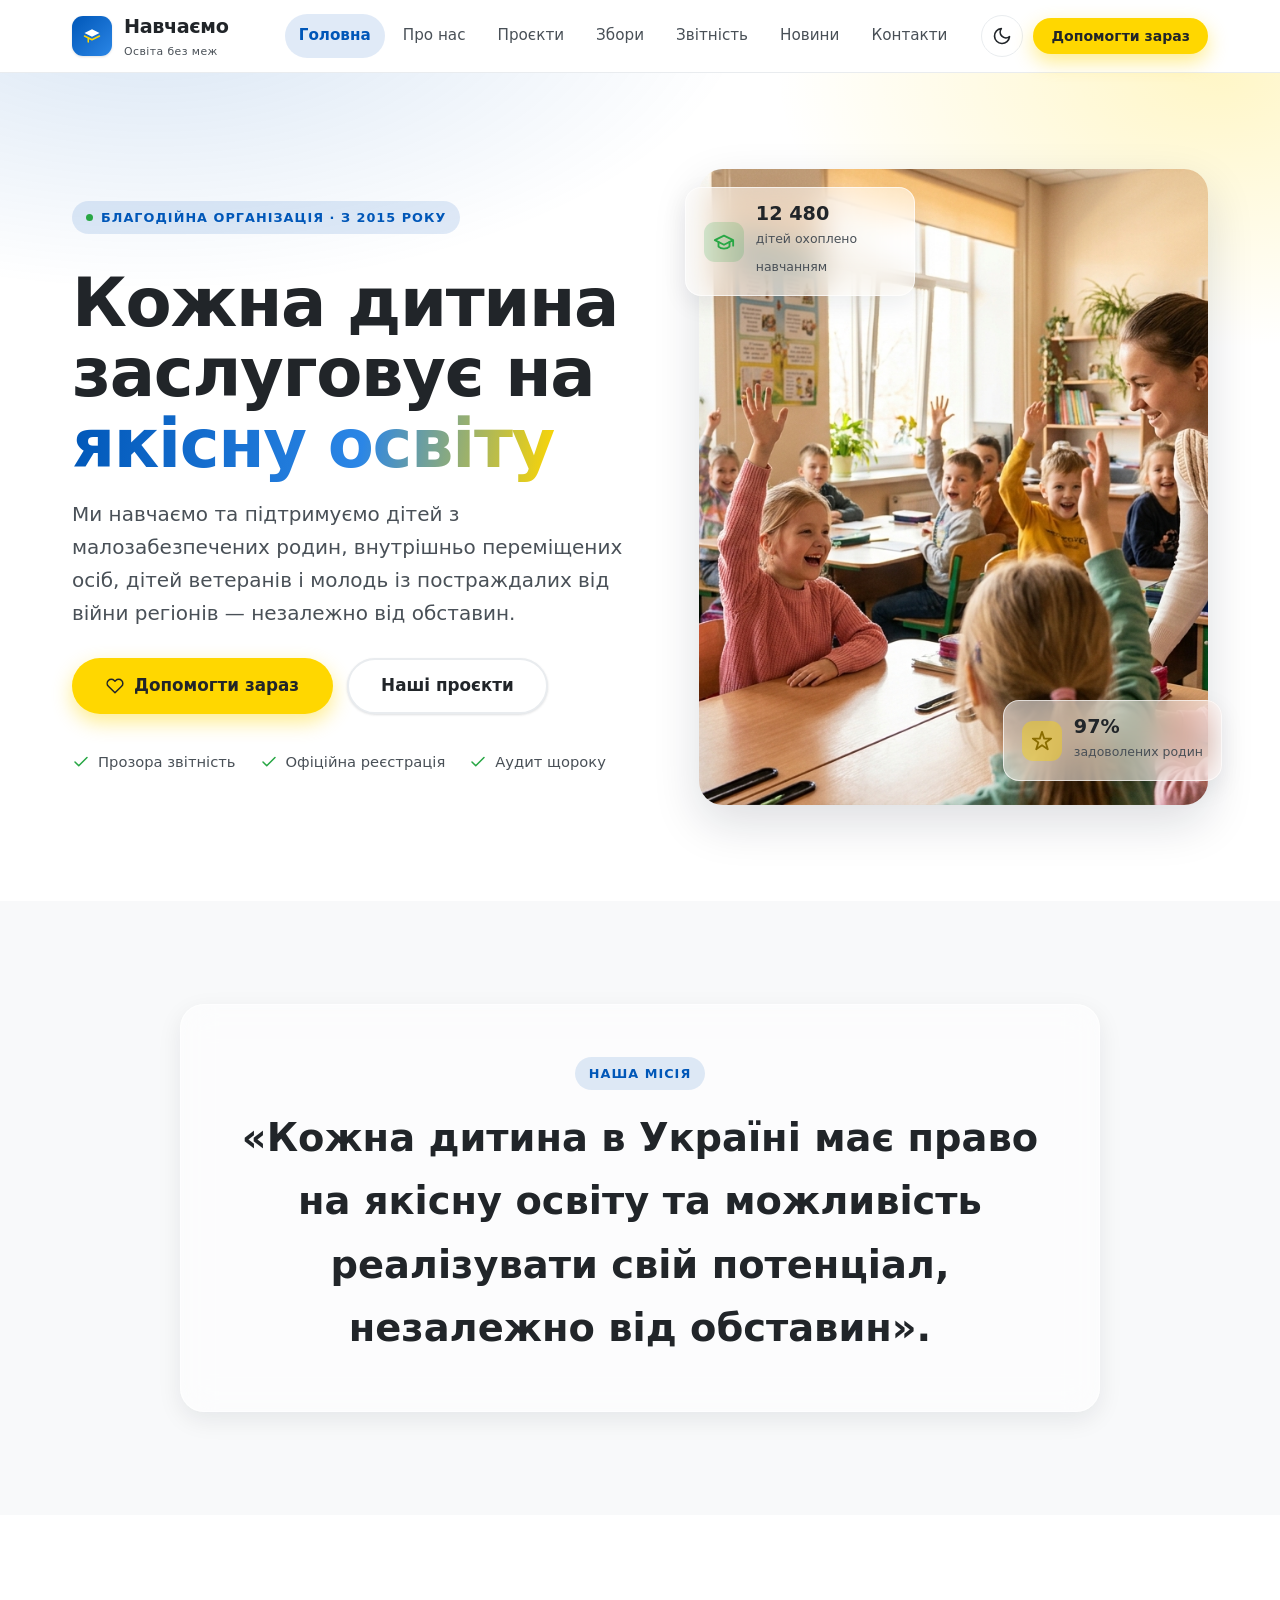
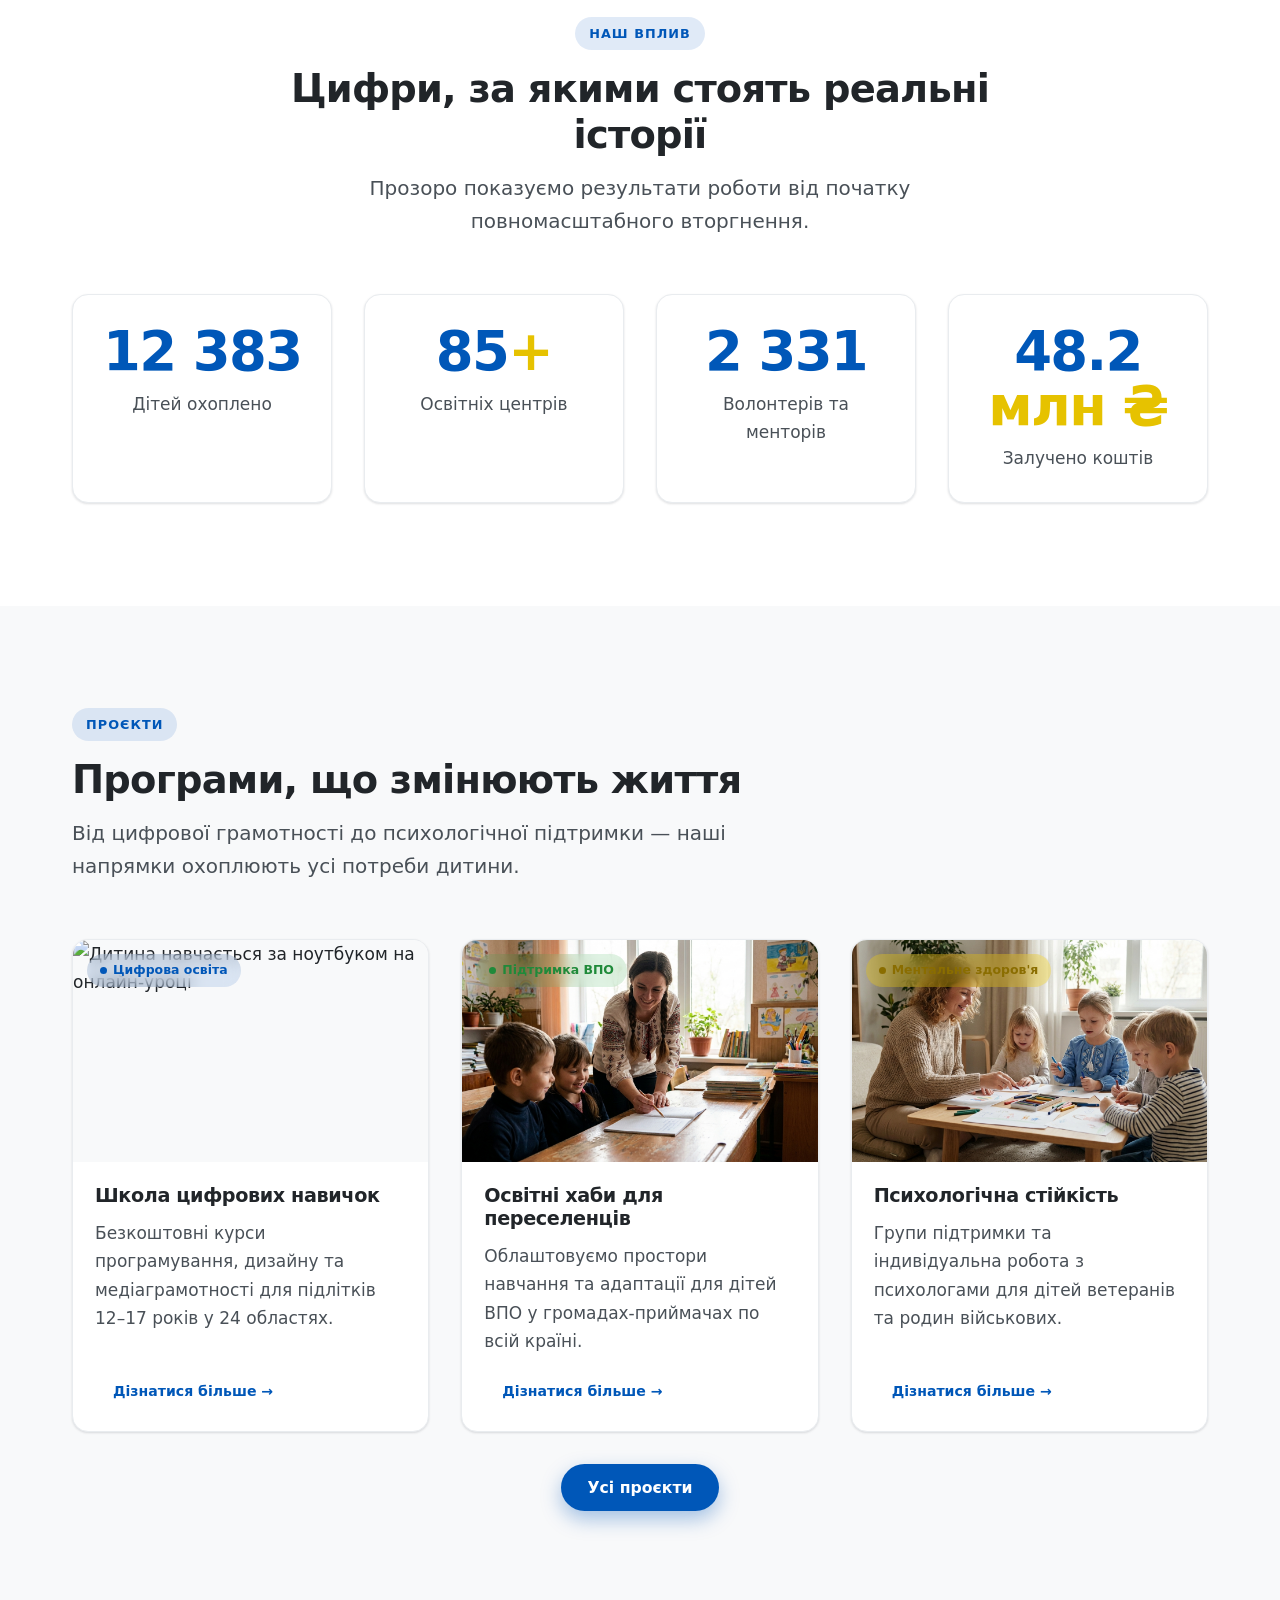
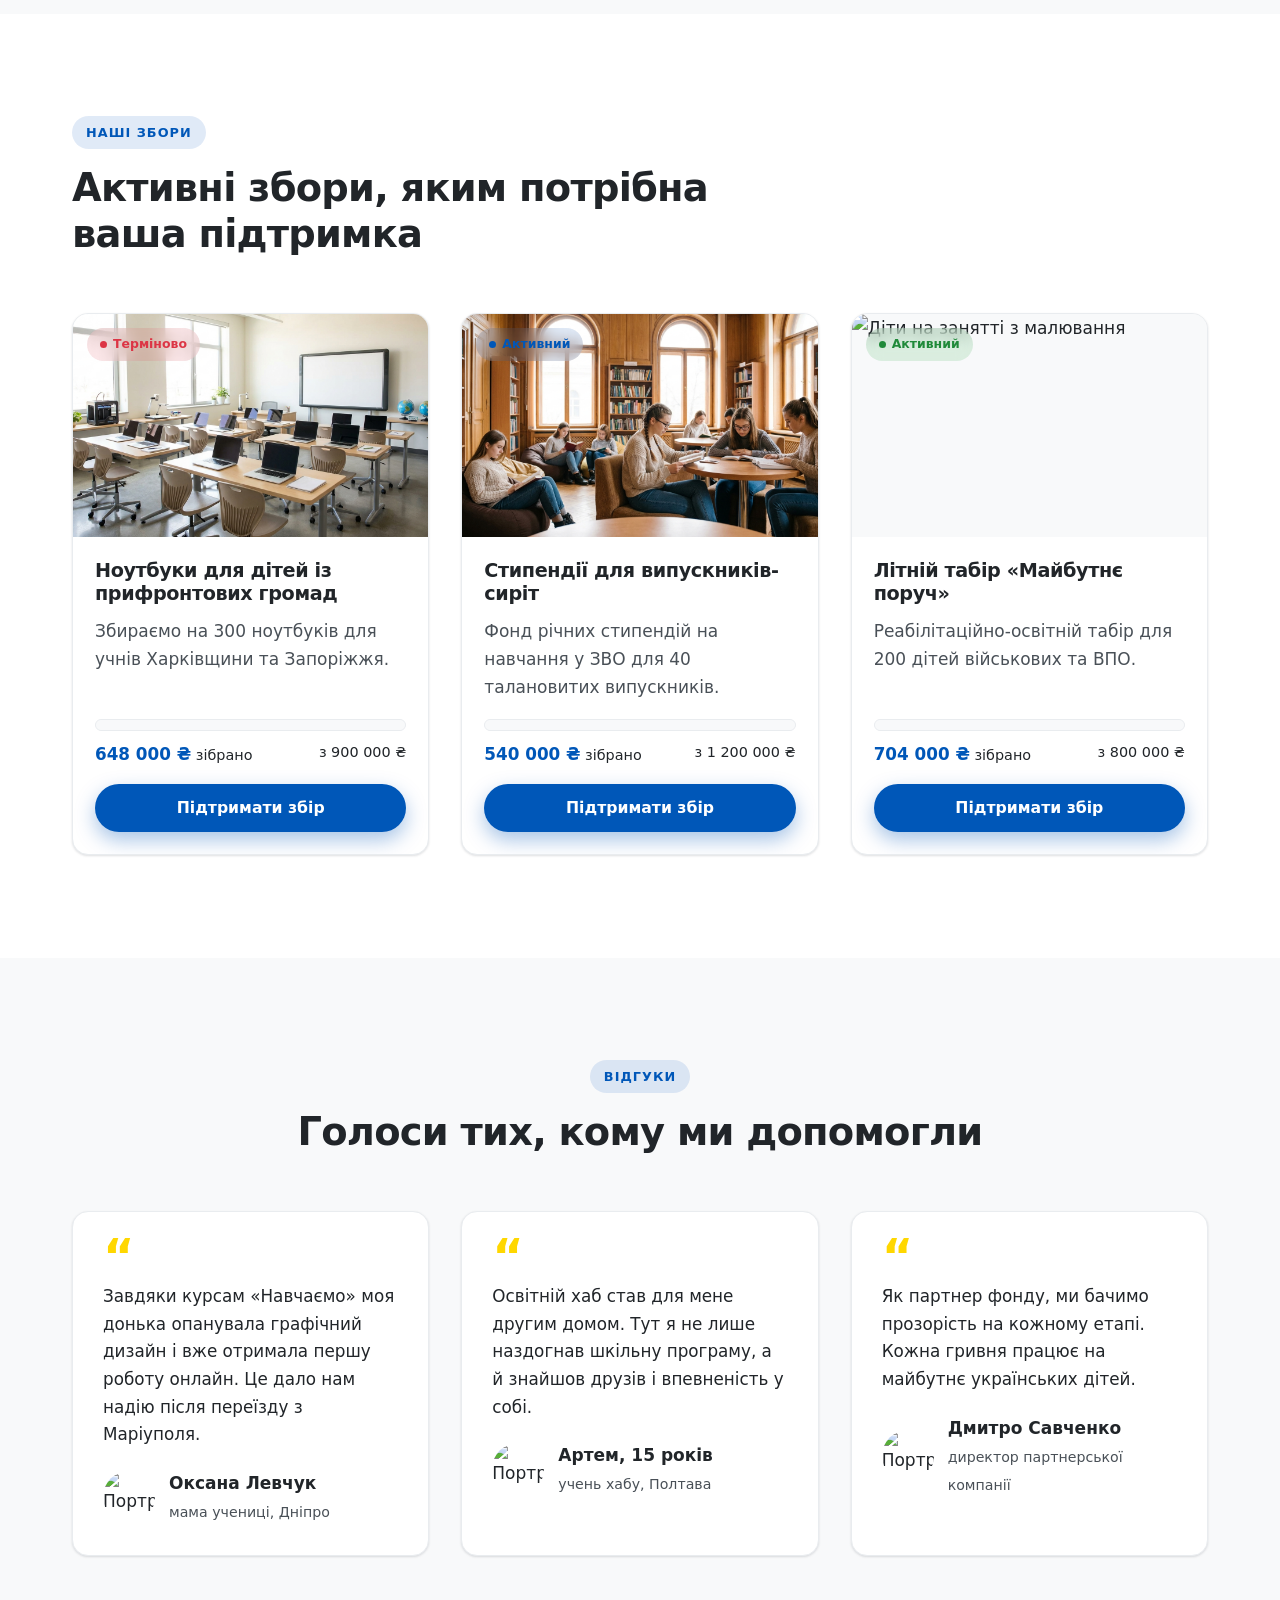
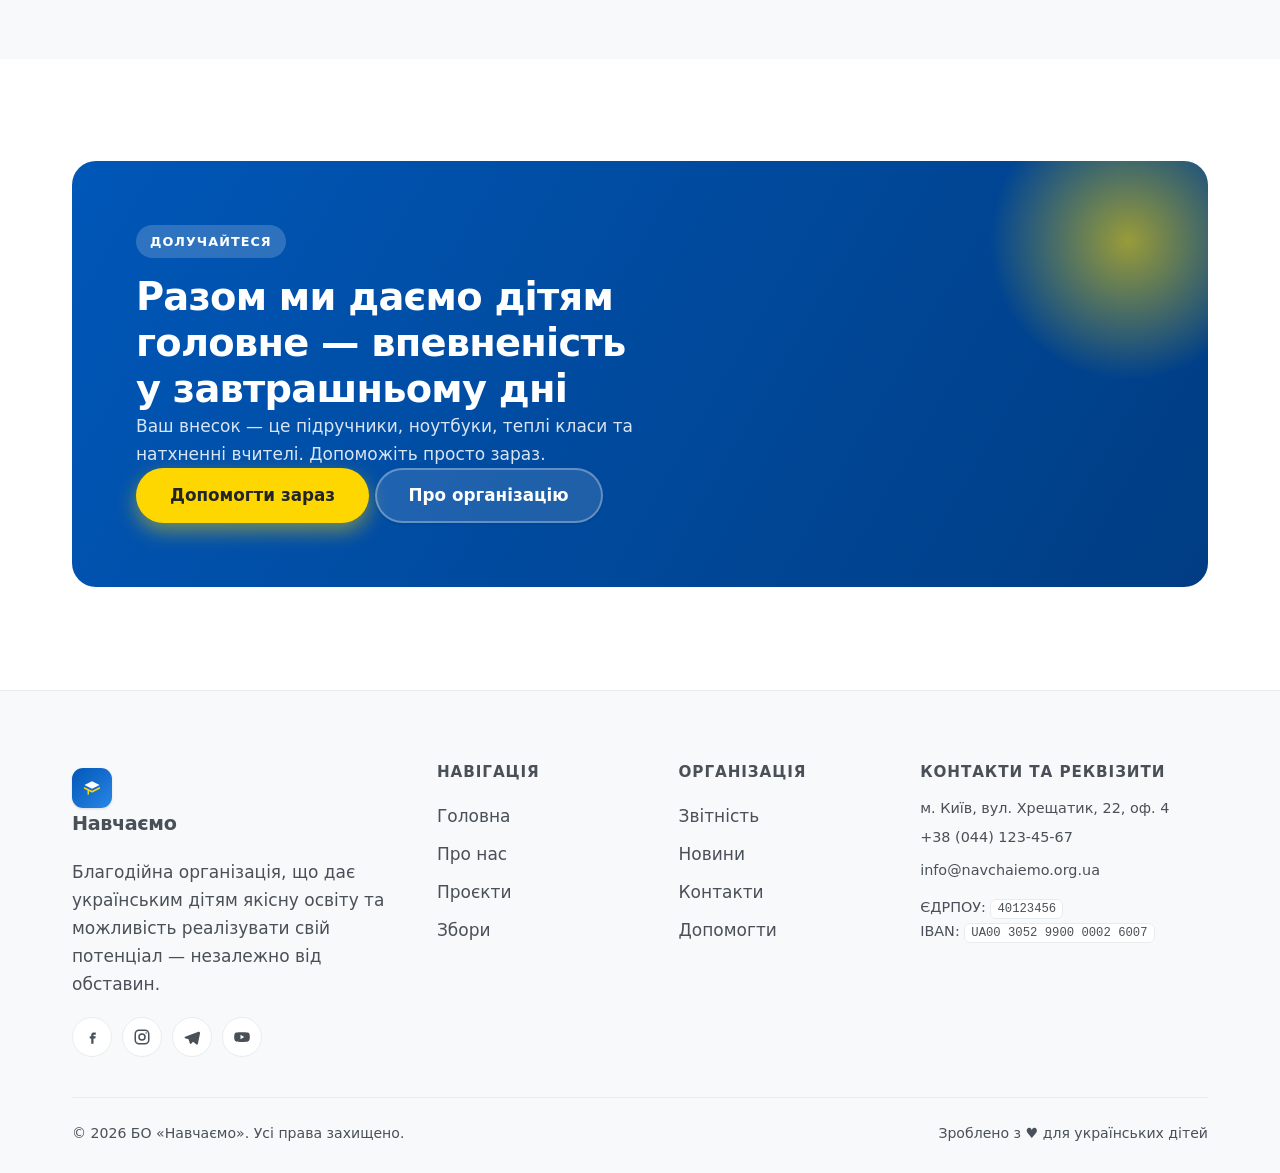
==== commit 252144c8: "Replace 9 stock photos with local AI-generated Ukrainian images" ====
--- a/index.html
+++ b/index.html
@@ -70,7 +70,7 @@
         </div>
 
         <div class="hero__visual reveal d1">
-          <img src="https://images.unsplash.com/photo-1503676260728-1c00da094a0b?auto=format&fit=crop&w=900&q=80"
+          <img src="images/hero-home.jpg"
                alt="Українські діти усміхаються під час заняття у класі" loading="eager" />
           <div class="hero__float tl glass">
             <span class="ico" style="background:color-mix(in srgb,var(--c-success) 18%,transparent);color:var(--c-success)">
@@ -135,7 +135,7 @@
           </article>
           <article class="card reveal d1">
             <div class="card__media"><span class="badge badge--success"><span class="dot"></span>Підтримка ВПО</span>
-              <img src="https://images.unsplash.com/photo-1577896851231-70ef18881754?auto=format&fit=crop&w=700&q=80" alt="Вчителька допомагає учням у класі" loading="lazy" /></div>
+              <img src="images/idp-hub.jpg" alt="Вчителька допомагає учням у класі" loading="lazy" /></div>
             <div class="card__body">
               <h3 class="card__title">Освітні хаби для переселенців</h3>
               <p class="muted">Облаштовуємо простори навчання та адаптації для дітей ВПО у громадах-приймачах по всій країні.</p>
@@ -144,7 +144,7 @@
           </article>
           <article class="card reveal d2">
             <div class="card__media"><span class="badge badge--accent"><span class="dot"></span>Ментальне здоров'я</span>
-              <img src="https://images.unsplash.com/photo-1544717297-fa95b6ee9643?auto=format&fit=crop&w=700&q=80" alt="Психолог проводить заняття з дітьми" loading="lazy" /></div>
+              <img src="images/psychology.jpg" alt="Психолог проводить заняття з дітьми" loading="lazy" /></div>
             <div class="card__body">
               <h3 class="card__title">Психологічна стійкість</h3>
               <p class="muted">Групи підтримки та індивідуальна робота з психологами для дітей ветеранів та родин військових.</p>
@@ -166,7 +166,7 @@
         <div class="grid cols-3">
           <article class="card reveal">
             <div class="card__media"><span class="badge badge--danger"><span class="dot"></span>Терміново</span>
-              <img src="https://images.unsplash.com/photo-1497486751825-1233686d5d80?auto=format&fit=crop&w=700&q=80" alt="Сучасний шкільний клас з обладнанням" loading="lazy" /></div>
+              <img src="images/classroom-equipment.jpg" alt="Сучасний шкільний клас з обладнанням" loading="lazy" /></div>
             <div class="card__body">
               <h3 class="card__title">Ноутбуки для дітей із прифронтових громад</h3>
               <p class="muted">Збираємо на 300 ноутбуків для учнів Харківщини та Запоріжжя.</p>
@@ -179,7 +179,7 @@
           </article>
           <article class="card reveal d1">
             <div class="card__media"><span class="badge badge--primary"><span class="dot"></span>Активний</span>
-              <img src="https://images.unsplash.com/photo-1588072432836-e10032774350?auto=format&fit=crop&w=700&q=80" alt="Студенти у бібліотеці навчального центру" loading="lazy" /></div>
+              <img src="images/library.jpg" alt="Студенти у бібліотеці навчального центру" loading="lazy" /></div>
             <div class="card__body">
               <h3 class="card__title">Стипендії для випускників-сиріт</h3>
               <p class="muted">Фонд річних стипендій на навчання у ЗВО для 40 талановитих випускників.</p>
--- a/css/styles.css
+++ b/css/styles.css
@@ -0,0 +1,537 @@
+/* ============================================================
+   Навчаємо — Charity Website Design System
+   Plain CSS, mobile-first, light/dark themes
+   ============================================================ */
+
+/* ---------- Design Tokens ---------- */
+:root {
+  /* Brand */
+  --c-primary: #0057B8;
+  --c-primary-600: #004a9e;
+  --c-primary-700: #003d83;
+  --c-accent: #FFD700;
+  --c-accent-600: #e6c200;
+  --c-success: #28A745;
+  --c-success-600: #208a3a;
+  --c-danger: #dc3545;
+
+  /* Neutrals */
+  --c-white: #FFFFFF;
+  --c-gray-50: #F8F9FA;
+  --c-gray-100: #E9ECEF;
+  --c-gray-200: #dde1e5;
+  --c-gray-500: #495057;
+  --c-gray-900: #212529;
+
+  /* Semantic (light theme) */
+  --bg: #FFFFFF;
+  --bg-alt: #F8F9FA;
+  --bg-elev: #FFFFFF;
+  --surface: #FFFFFF;
+  --border: #E9ECEF;
+  --text: #212529;
+  --text-muted: #495057;
+  --text-invert: #FFFFFF;
+  --nav-bg: rgba(255, 255, 255, 0.72);
+  --glass-bg: rgba(255, 255, 255, 0.55);
+  --glass-border: rgba(255, 255, 255, 0.65);
+
+  /* Typography */
+  --font: "Inter", system-ui, -apple-system, "Segoe UI", Roboto, Helvetica, Arial, sans-serif;
+  --fs-base: 17px;
+
+  /* Radii & shadows */
+  --radius-sm: 10px;
+  --radius: 16px;
+  --radius-lg: 24px;
+  --radius-pill: 999px;
+  --shadow-sm: 0 1px 2px rgba(16, 24, 40, 0.06), 0 1px 3px rgba(16, 24, 40, 0.08);
+  --shadow: 0 8px 24px rgba(16, 24, 40, 0.08);
+  --shadow-lg: 0 18px 48px rgba(16, 24, 40, 0.14);
+
+  /* Layout */
+  --container: 1200px;
+  --gutter: clamp(16px, 4vw, 32px);
+  --header-h: 72px;
+
+  /* Motion */
+  --t-fast: 140ms cubic-bezier(.4,0,.2,1);
+  --t: 240ms cubic-bezier(.4,0,.2,1);
+}
+
+[data-theme="dark"] {
+  --bg: #0f1419;
+  --bg-alt: #151c24;
+  --bg-elev: #1a232e;
+  --surface: #1a232e;
+  --border: #2a3744;
+  --text: #f1f4f8;
+  --text-muted: #aab6c3;
+  --text-invert: #0f1419;
+  --nav-bg: rgba(15, 20, 25, 0.72);
+  --glass-bg: rgba(26, 35, 46, 0.55);
+  --glass-border: rgba(255, 255, 255, 0.08);
+  --shadow-sm: 0 1px 2px rgba(0,0,0,0.4);
+  --shadow: 0 8px 24px rgba(0, 0, 0, 0.45);
+  --shadow-lg: 0 18px 48px rgba(0, 0, 0, 0.55);
+}
+
+/* ---------- Reset ---------- */
+*, *::before, *::after { box-sizing: border-box; }
+* { margin: 0; }
+html { scroll-behavior: smooth; -webkit-text-size-adjust: 100%; }
+body {
+  font-family: var(--font);
+  font-size: var(--fs-base);
+  line-height: 1.65;
+  color: var(--text);
+  background: var(--bg);
+  -webkit-font-smoothing: antialiased;
+  text-rendering: optimizeLegibility;
+  transition: background var(--t), color var(--t);
+}
+img, svg { display: block; max-width: 100%; }
+img { height: auto; }
+a { color: inherit; text-decoration: none; }
+ul, ol { list-style: none; padding: 0; }
+button, input, textarea, select { font: inherit; color: inherit; }
+button { cursor: pointer; border: none; background: none; }
+h1, h2, h3, h4 { line-height: 1.2; font-weight: 700; letter-spacing: -0.02em; }
+
+/* ---------- Accessibility ---------- */
+:focus-visible {
+  outline: 3px solid var(--c-accent);
+  outline-offset: 2px;
+  border-radius: 4px;
+}
+.sr-only {
+  position: absolute; width: 1px; height: 1px; padding: 0; margin: -1px;
+  overflow: hidden; clip: rect(0 0 0 0); white-space: nowrap; border: 0;
+}
+.skip-link {
+  position: absolute; left: 12px; top: -60px; z-index: 1100;
+  background: var(--c-primary); color: #fff; padding: 10px 16px;
+  border-radius: var(--radius-sm); transition: top var(--t);
+}
+.skip-link:focus { top: 12px; }
+
+/* ---------- Layout helpers ---------- */
+.container {
+  width: 100%;
+  max-width: var(--container);
+  margin-inline: auto;
+  padding-inline: var(--gutter);
+}
+.section { padding-block: clamp(56px, 8vw, 104px); }
+.section--alt { background: var(--bg-alt); }
+.section--tight { padding-block: clamp(40px, 5vw, 64px); }
+.grid { display: grid; gap: clamp(20px, 3vw, 32px); }
+.cols-2 { grid-template-columns: repeat(2, 1fr); }
+.cols-3 { grid-template-columns: repeat(3, 1fr); }
+.cols-4 { grid-template-columns: repeat(4, 1fr); }
+@media (max-width: 900px) { .cols-3, .cols-4 { grid-template-columns: repeat(2, 1fr); } }
+@media (max-width: 600px) { .cols-2, .cols-3, .cols-4 { grid-template-columns: 1fr; } }
+
+/* ---------- Typography utilities ---------- */
+.display { font-size: clamp(2.4rem, 6vw, 4.2rem); line-height: 1.05; }
+.h1 { font-size: clamp(2rem, 4.5vw, 3rem); }
+.h2 { font-size: clamp(1.6rem, 3.5vw, 2.4rem); }
+.h3 { font-size: clamp(1.2rem, 2.2vw, 1.5rem); }
+.lead { font-size: clamp(1.05rem, 1.6vw, 1.25rem); color: var(--text-muted); }
+.muted { color: var(--text-muted); }
+.text-center { text-align: center; }
+.accent-text { color: var(--c-primary); }
+.balance { text-wrap: balance; }
+.gradient-text {
+  background: linear-gradient(100deg, var(--c-primary), #2b86e6 60%, var(--c-accent));
+  -webkit-background-clip: text; background-clip: text; color: transparent;
+}
+
+/* ---------- Section header ---------- */
+.section-header { max-width: 720px; margin-bottom: clamp(32px, 5vw, 56px); }
+.section-header.center { margin-inline: auto; text-align: center; }
+.eyebrow {
+  display: inline-flex; align-items: center; gap: 8px;
+  font-size: 0.8rem; font-weight: 700; letter-spacing: 0.08em; text-transform: uppercase;
+  color: var(--c-primary); background: color-mix(in srgb, var(--c-primary) 12%, transparent);
+  padding: 6px 14px; border-radius: var(--radius-pill); margin-bottom: 16px;
+}
+[data-theme="dark"] .eyebrow { background: color-mix(in srgb, var(--c-primary) 26%, transparent); color: #8fc0ff; }
+.section-header p { margin-top: 14px; }
+
+/* ---------- Buttons ---------- */
+.btn {
+  display: inline-flex; align-items: center; justify-content: center; gap: 10px;
+  font-weight: 600; font-size: 0.98rem; line-height: 1;
+  padding: 14px 24px; border-radius: var(--radius-pill);
+  transition: transform var(--t-fast), box-shadow var(--t), background var(--t), color var(--t), border-color var(--t);
+  white-space: nowrap; border: 2px solid transparent;
+}
+.btn:hover { transform: translateY(-2px); }
+.btn:active { transform: translateY(0); }
+.btn svg { width: 18px; height: 18px; }
+.btn--primary { background: var(--c-primary); color: #fff; box-shadow: 0 8px 20px color-mix(in srgb, var(--c-primary) 35%, transparent); }
+.btn--primary:hover { background: var(--c-primary-600); box-shadow: 0 12px 28px color-mix(in srgb, var(--c-primary) 45%, transparent); }
+.btn--accent { background: var(--c-accent); color: var(--c-gray-900); box-shadow: 0 8px 20px color-mix(in srgb, var(--c-accent) 45%, transparent); }
+.btn--accent:hover { background: var(--c-accent-600); }
+.btn--secondary { background: var(--surface); color: var(--text); border-color: var(--border); box-shadow: var(--shadow-sm); }
+.btn--secondary:hover { border-color: var(--c-primary); color: var(--c-primary); }
+.btn--ghost { background: transparent; color: var(--c-primary); }
+.btn--ghost:hover { background: color-mix(in srgb, var(--c-primary) 10%, transparent); }
+.btn--success { background: var(--c-success); color: #fff; }
+.btn--success:hover { background: var(--c-success-600); }
+.btn--sm { padding: 9px 16px; font-size: 0.88rem; }
+.btn--lg { padding: 17px 32px; font-size: 1.05rem; }
+.btn--block { width: 100%; }
+
+/* ---------- Badges ---------- */
+.badge {
+  display: inline-flex; align-items: center; gap: 6px;
+  font-size: 0.78rem; font-weight: 600; padding: 5px 12px;
+  border-radius: var(--radius-pill); background: var(--bg-alt); color: var(--text-muted);
+  border: 1px solid var(--border);
+}
+.badge--primary { background: color-mix(in srgb, var(--c-primary) 12%, transparent); color: var(--c-primary); border-color: transparent; }
+.badge--success { background: color-mix(in srgb, var(--c-success) 14%, transparent); color: var(--c-success-600); border-color: transparent; }
+.badge--accent { background: color-mix(in srgb, var(--c-accent) 30%, transparent); color: #8a6d00; border-color: transparent; }
+.badge--danger { background: color-mix(in srgb, var(--c-danger) 12%, transparent); color: var(--c-danger); border-color: transparent; }
+.badge .dot { width: 7px; height: 7px; border-radius: 50%; background: currentColor; }
+[data-theme="dark"] .badge--accent { color: var(--c-accent); }
+
+/* ---------- Cards ---------- */
+.card {
+  background: var(--surface); border: 1px solid var(--border);
+  border-radius: var(--radius); box-shadow: var(--shadow-sm);
+  overflow: hidden; transition: transform var(--t), box-shadow var(--t), border-color var(--t);
+  display: flex; flex-direction: column;
+}
+.card:hover { transform: translateY(-4px); box-shadow: var(--shadow-lg); }
+.card__media { position: relative; aspect-ratio: 16/10; overflow: hidden; background: var(--bg-alt); }
+.card__media img { width: 100%; height: 100%; object-fit: cover; transition: transform 500ms ease; }
+.card:hover .card__media img { transform: scale(1.06); }
+.card__media .badge { position: absolute; top: 14px; left: 14px; backdrop-filter: blur(8px); }
+.card__body { padding: 22px; display: flex; flex-direction: column; gap: 12px; flex: 1; }
+.card__title { font-size: 1.2rem; font-weight: 700; }
+.card__footer { margin-top: auto; padding-top: 6px; }
+
+/* Glass card */
+.glass {
+  background: var(--glass-bg);
+  border: 1px solid var(--glass-border);
+  backdrop-filter: blur(16px) saturate(140%);
+  -webkit-backdrop-filter: blur(16px) saturate(140%);
+  border-radius: var(--radius-lg);
+  box-shadow: var(--shadow);
+}
+
+/* ---------- Progress bar ---------- */
+.progress { background: var(--bg-alt); border-radius: var(--radius-pill); height: 12px; overflow: hidden; border: 1px solid var(--border); }
+.progress__bar {
+  height: 100%; width: 0;
+  background: linear-gradient(90deg, var(--c-primary), var(--c-success));
+  border-radius: var(--radius-pill);
+  transition: width 1.2s cubic-bezier(.22,.61,.36,1);
+}
+.progress__bar.accent { background: linear-gradient(90deg, var(--c-accent), var(--c-success)); }
+.progress-meta { display: flex; justify-content: space-between; font-size: 0.9rem; margin-top: 10px; }
+.progress-meta strong { color: var(--c-primary); font-size: 1.05rem; }
+
+/* ---------- Stat / counter ---------- */
+.stat { text-align: center; padding: 8px; }
+.stat__num { font-size: clamp(2.2rem, 5vw, 3.4rem); font-weight: 800; line-height: 1; color: var(--c-primary); letter-spacing: -0.03em; }
+.stat__num .suffix { color: var(--c-accent-600); }
+[data-theme="dark"] .stat__num .suffix { color: var(--c-accent); }
+.stat__label { margin-top: 10px; color: var(--text-muted); font-weight: 500; }
+
+/* ---------- Header / Navbar ---------- */
+.site-header {
+  position: sticky; top: 0; z-index: 1000;
+  background: var(--nav-bg);
+  backdrop-filter: blur(14px) saturate(140%);
+  -webkit-backdrop-filter: blur(14px) saturate(140%);
+  border-bottom: 1px solid var(--border);
+  transition: background var(--t), border-color var(--t);
+}
+.navbar { display: flex; align-items: center; gap: 20px; height: var(--header-h); }
+.brand { display: flex; align-items: center; gap: 12px; font-weight: 800; font-size: 1.2rem; letter-spacing: -0.02em; }
+.brand__mark {
+  width: 40px; height: 40px; border-radius: 11px; flex: none;
+  display: grid; place-items: center;
+  background: linear-gradient(135deg, var(--c-primary), #2b86e6);
+  box-shadow: var(--shadow-sm);
+}
+.brand__mark svg { width: 24px; height: 24px; }
+.brand small { display: block; font-size: 0.68rem; font-weight: 500; color: var(--text-muted); letter-spacing: 0.04em; }
+.nav-links { display: flex; align-items: center; gap: 4px; margin-left: auto; }
+.nav-links a {
+  padding: 9px 14px; border-radius: var(--radius-pill); font-weight: 500; font-size: 0.95rem;
+  color: var(--text-muted); transition: color var(--t-fast), background var(--t-fast);
+}
+.nav-links a:hover { color: var(--text); background: var(--bg-alt); }
+.nav-links a.active { color: var(--c-primary); background: color-mix(in srgb, var(--c-primary) 12%, transparent); font-weight: 600; }
+.nav-actions { display: flex; align-items: center; gap: 10px; }
+.theme-toggle {
+  width: 42px; height: 42px; border-radius: 50%; display: grid; place-items: center;
+  border: 1px solid var(--border); background: var(--surface); color: var(--text);
+  transition: background var(--t-fast), color var(--t-fast), transform var(--t-fast);
+}
+.theme-toggle:hover { transform: rotate(-15deg); color: var(--c-primary); }
+.theme-toggle svg { width: 20px; height: 20px; }
+.theme-toggle .icon-sun { display: none; }
+[data-theme="dark"] .theme-toggle .icon-sun { display: block; }
+[data-theme="dark"] .theme-toggle .icon-moon { display: none; }
+.nav-toggle { display: none; width: 42px; height: 42px; border-radius: 11px; border: 1px solid var(--border); background: var(--surface); }
+.nav-toggle svg { width: 22px; height: 22px; margin-inline: auto; }
+
+@media (max-width: 1040px) {
+  .nav-toggle { display: grid; place-items: center; }
+  .nav-links {
+    position: fixed; inset: var(--header-h) 0 auto 0;
+    flex-direction: column; align-items: stretch; gap: 4px;
+    background: var(--bg); border-bottom: 1px solid var(--border);
+    padding: 16px var(--gutter) 24px; margin-left: 0;
+    box-shadow: var(--shadow-lg);
+    transform: translateY(-120%); opacity: 0; pointer-events: none;
+    transition: transform var(--t), opacity var(--t);
+    max-height: calc(100vh - var(--header-h)); overflow-y: auto;
+  }
+  .nav-links.open { transform: translateY(0); opacity: 1; pointer-events: auto; }
+  .nav-links a { padding: 13px 16px; font-size: 1.05rem; }
+  .nav-actions .btn--primary { display: none; }
+}
+
+/* ---------- Hero ---------- */
+.hero { position: relative; overflow: hidden; padding-block: clamp(48px, 8vw, 96px); }
+.hero::before {
+  content: ""; position: absolute; inset: 0; z-index: -2;
+  background:
+    radial-gradient(1000px 500px at 12% -10%, color-mix(in srgb, var(--c-primary) 16%, transparent), transparent 60%),
+    radial-gradient(800px 500px at 95% 0%, color-mix(in srgb, var(--c-accent) 22%, transparent), transparent 55%);
+}
+.hero__grid { display: grid; grid-template-columns: 1.05fr 0.95fr; gap: clamp(32px, 5vw, 64px); align-items: center; }
+@media (max-width: 900px) { .hero__grid { grid-template-columns: 1fr; } }
+.hero h1 { margin-block: 18px; }
+.hero .hero__cta { display: flex; flex-wrap: wrap; gap: 14px; margin-top: 28px; }
+.hero__trust { display: flex; flex-wrap: wrap; gap: 24px; margin-top: 36px; color: var(--text-muted); font-size: 0.92rem; }
+.hero__trust span { display: inline-flex; align-items: center; gap: 8px; }
+.hero__trust svg { width: 18px; height: 18px; color: var(--c-success); }
+.hero__visual { position: relative; }
+.hero__visual img { border-radius: var(--radius-lg); box-shadow: var(--shadow-lg); aspect-ratio: 4/5; object-fit: cover; width: 100%; }
+.hero__float {
+  position: absolute; padding: 16px 18px; border-radius: var(--radius);
+  display: flex; align-items: center; gap: 12px; max-width: 230px;
+}
+.hero__float.tl { top: 18px; left: -14px; }
+.hero__float.br { bottom: 24px; right: -14px; }
+@media (max-width: 520px) { .hero__float.tl { left: 6px; } .hero__float.br { right: 6px; } }
+.hero__float .ico { width: 40px; height: 40px; border-radius: 11px; display: grid; place-items: center; flex: none; }
+.hero__float .ico svg { width: 22px; height: 22px; }
+.hero__float strong { font-size: 1.2rem; display: block; line-height: 1; }
+.hero__float small { color: var(--text-muted); font-size: 0.78rem; }
+
+/* decorative SVG pattern band */
+.pattern-band { position: relative; }
+.pattern-band::after {
+  content: ""; position: absolute; inset: 0; pointer-events: none; opacity: .5;
+  background-image: radial-gradient(currentColor 1px, transparent 1px);
+  background-size: 22px 22px; color: var(--border);
+}
+
+/* ---------- Feature / icon blocks ---------- */
+.feature { display: flex; flex-direction: column; gap: 14px; padding: 26px; }
+.feature .ico {
+  width: 54px; height: 54px; border-radius: 15px; display: grid; place-items: center;
+  background: color-mix(in srgb, var(--c-primary) 12%, transparent); color: var(--c-primary);
+}
+.feature .ico svg { width: 28px; height: 28px; }
+.feature h3 { font-size: 1.15rem; }
+
+/* ---------- Timeline ---------- */
+.timeline { position: relative; padding-left: 34px; }
+.timeline::before { content: ""; position: absolute; left: 9px; top: 6px; bottom: 6px; width: 2px; background: var(--border); }
+.timeline__item { position: relative; padding-bottom: 30px; }
+.timeline__item:last-child { padding-bottom: 0; }
+.timeline__item::before {
+  content: ""; position: absolute; left: -33px; top: 4px; width: 20px; height: 20px; border-radius: 50%;
+  background: var(--c-primary); border: 4px solid var(--bg); box-shadow: 0 0 0 2px var(--c-primary);
+}
+.timeline__year { font-weight: 800; color: var(--c-primary); font-size: 1.05rem; }
+
+/* ---------- Team ---------- */
+.team-card { text-align: center; }
+.team-card .card__media { aspect-ratio: 1; border-radius: var(--radius); margin: 18px 18px 0; }
+.team-card h3 { font-size: 1.1rem; }
+.team-card .role { color: var(--c-primary); font-weight: 600; font-size: 0.9rem; }
+
+/* ---------- Testimonials ---------- */
+.quote { padding: 30px; }
+.quote__mark { font-size: 3rem; line-height: .6; color: var(--c-accent); font-weight: 800; }
+.quote p { font-size: 1.05rem; margin: 12px 0 20px; }
+.quote__author { display: flex; align-items: center; gap: 14px; }
+.quote__author img { width: 52px; height: 52px; border-radius: 50%; object-fit: cover; }
+.quote__author strong { display: block; }
+.quote__author small { color: var(--text-muted); }
+
+/* ---------- Filter bar ---------- */
+.filterbar { display: flex; flex-wrap: wrap; gap: 18px; align-items: flex-end; margin-bottom: 36px; }
+.filter-group { display: flex; flex-direction: column; gap: 6px; }
+.filter-group label { font-size: 0.82rem; font-weight: 600; color: var(--text-muted); }
+.chips { display: flex; flex-wrap: wrap; gap: 8px; }
+.chip {
+  padding: 8px 16px; border-radius: var(--radius-pill); font-size: 0.88rem; font-weight: 600;
+  border: 1px solid var(--border); background: var(--surface); color: var(--text-muted);
+  transition: all var(--t-fast);
+}
+.chip:hover { border-color: var(--c-primary); color: var(--c-primary); }
+.chip.active { background: var(--c-primary); color: #fff; border-color: var(--c-primary); }
+.empty-state { text-align: center; padding: 60px 20px; color: var(--text-muted); }
+
+/* ---------- Forms ---------- */
+.field { display: flex; flex-direction: column; gap: 7px; margin-bottom: 18px; }
+.field label { font-weight: 600; font-size: 0.9rem; }
+.field label .req { color: var(--c-danger); }
+.input, .textarea, .select {
+  width: 100%; padding: 13px 15px; border-radius: var(--radius-sm);
+  border: 1px solid var(--border); background: var(--bg); color: var(--text);
+  transition: border-color var(--t-fast), box-shadow var(--t-fast);
+}
+.input:focus, .textarea:focus, .select:focus {
+  outline: none; border-color: var(--c-primary);
+  box-shadow: 0 0 0 4px color-mix(in srgb, var(--c-primary) 18%, transparent);
+}
+.textarea { min-height: 130px; resize: vertical; }
+.field .error-msg { color: var(--c-danger); font-size: 0.82rem; display: none; }
+.field.invalid .input, .field.invalid .textarea { border-color: var(--c-danger); }
+.field.invalid .error-msg { display: block; }
+.form-note { font-size: 0.85rem; color: var(--text-muted); }
+.amount-grid { display: grid; grid-template-columns: repeat(4, 1fr); gap: 10px; }
+@media (max-width:520px){ .amount-grid { grid-template-columns: repeat(2,1fr);} }
+.amount-opt {
+  padding: 14px 8px; border-radius: var(--radius-sm); border: 2px solid var(--border);
+  background: var(--surface); font-weight: 700; text-align: center; transition: all var(--t-fast);
+}
+.amount-opt:hover { border-color: var(--c-primary); }
+.amount-opt.active { border-color: var(--c-primary); background: color-mix(in srgb, var(--c-primary) 10%, transparent); color: var(--c-primary); }
+.form-success { display:none; padding: 16px; border-radius: var(--radius-sm); background: color-mix(in srgb, var(--c-success) 14%, transparent); color: var(--c-success-600); font-weight: 600; }
+.form-success.show { display: block; }
+
+/* ---------- Modal ---------- */
+.modal {
+  position: fixed; inset: 0; z-index: 1200; display: none;
+  align-items: center; justify-content: center; padding: 20px;
+}
+.modal.open { display: flex; }
+.modal__overlay { position: absolute; inset: 0; background: rgba(8, 12, 18, 0.6); backdrop-filter: blur(4px); }
+.modal__dialog {
+  position: relative; width: 100%; max-width: 560px; max-height: 90vh; overflow-y: auto;
+  background: var(--surface); border-radius: var(--radius-lg); box-shadow: var(--shadow-lg);
+  padding: 32px; animation: modalIn .28s cubic-bezier(.22,.61,.36,1);
+}
+@keyframes modalIn { from { opacity: 0; transform: translateY(20px) scale(.97); } to { opacity: 1; transform: none; } }
+.modal__close {
+  position: absolute; top: 16px; right: 16px; width: 38px; height: 38px; border-radius: 50%;
+  display: grid; place-items: center; background: var(--bg-alt); color: var(--text-muted);
+  transition: background var(--t-fast), color var(--t-fast);
+}
+.modal__close:hover { background: var(--c-danger); color: #fff; }
+.modal h3 { font-size: 1.4rem; margin-bottom: 6px; }
+
+/* ---------- Document list ---------- */
+.doc-item {
+  display: flex; align-items: center; gap: 16px; padding: 18px 20px;
+  background: var(--surface); border: 1px solid var(--border); border-radius: var(--radius);
+  transition: border-color var(--t-fast), transform var(--t-fast), box-shadow var(--t);
+}
+.doc-item:hover { border-color: var(--c-primary); transform: translateX(4px); box-shadow: var(--shadow-sm); }
+.doc-item .doc-ico { width: 48px; height: 48px; border-radius: 12px; flex: none; display: grid; place-items: center; background: color-mix(in srgb, var(--c-primary) 12%, transparent); color: var(--c-primary); }
+.doc-item .doc-ico svg { width: 24px; height: 24px; }
+.doc-item .doc-meta { flex: 1; min-width: 0; }
+.doc-item .doc-meta strong { display: block; }
+.doc-item .doc-meta small { color: var(--text-muted); }
+
+/* ---------- Partner logos ---------- */
+.logo-cloud { display: grid; grid-template-columns: repeat(5, 1fr); gap: 16px; align-items: center; }
+@media (max-width: 700px){ .logo-cloud { grid-template-columns: repeat(2,1fr);} }
+.logo-pill {
+  display: grid; place-items: center; height: 84px; border-radius: var(--radius);
+  background: var(--surface); border: 1px solid var(--border); font-weight: 700; color: var(--text-muted);
+  text-align: center; padding: 10px; transition: color var(--t-fast), border-color var(--t-fast);
+}
+.logo-pill:hover { color: var(--c-primary); border-color: var(--c-primary); }
+
+/* ---------- CTA band ---------- */
+.cta-band {
+  position: relative; overflow: hidden; border-radius: var(--radius-lg);
+  padding: clamp(36px, 6vw, 64px); color: #fff;
+  background: linear-gradient(120deg, var(--c-primary), var(--c-primary-700));
+}
+.cta-band::after {
+  content: ""; position: absolute; right: -60px; top: -60px; width: 280px; height: 280px; border-radius: 50%;
+  background: radial-gradient(circle, color-mix(in srgb, var(--c-accent) 60%, transparent), transparent 70%);
+}
+.cta-band h2 { color: #fff; position: relative; }
+.cta-band p { color: rgba(255,255,255,.85); position: relative; }
+.cta-band .hero__cta { position: relative; }
+
+/* ---------- Newsletter ---------- */
+.newsletter-form { display: flex; gap: 12px; flex-wrap: wrap; }
+.newsletter-form .input { flex: 1; min-width: 220px; }
+
+/* ---------- Footer ---------- */
+.site-footer { background: var(--bg-alt); border-top: 1px solid var(--border); padding-block: clamp(48px, 6vw, 72px) 28px; }
+.footer-grid { display: grid; grid-template-columns: 1.6fr 1fr 1fr 1.4fr; gap: 36px; }
+@media (max-width: 900px){ .footer-grid { grid-template-columns: 1fr 1fr; } }
+@media (max-width: 540px){ .footer-grid { grid-template-columns: 1fr; } }
+.footer-col h4 { font-size: 0.95rem; text-transform: uppercase; letter-spacing: 0.06em; margin-bottom: 16px; color: var(--text-muted); }
+.footer-col a { display: block; padding: 5px 0; color: var(--text-muted); transition: color var(--t-fast); }
+.footer-col a:hover { color: var(--c-primary); }
+.footer-about p { color: var(--text-muted); margin: 14px 0 18px; max-width: 320px; }
+.req-box { font-size: 0.9rem; color: var(--text-muted); }
+.req-box code { background: var(--bg); padding: 2px 6px; border-radius: 6px; border: 1px solid var(--border); font-size: 0.85em; }
+.socials { display: flex; gap: 10px; }
+.socials a { width: 40px; height: 40px; border-radius: 50%; display: grid; place-items: center; background: var(--surface); border: 1px solid var(--border); color: var(--text-muted); transition: all var(--t-fast); }
+.socials a:hover { background: var(--c-primary); color: #fff; border-color: var(--c-primary); transform: translateY(-3px); }
+.socials svg { width: 18px; height: 18px; }
+.footer-bottom { display: flex; justify-content: space-between; flex-wrap: wrap; gap: 12px; margin-top: 40px; padding-top: 24px; border-top: 1px solid var(--border); color: var(--text-muted); font-size: 0.88rem; }
+
+/* ---------- Scroll reveal ---------- */
+.reveal { opacity: 0; transform: translateY(28px); transition: opacity .7s ease, transform .7s cubic-bezier(.22,.61,.36,1); }
+.reveal.visible { opacity: 1; transform: none; }
+.reveal.d1 { transition-delay: .08s; }
+.reveal.d2 { transition-delay: .16s; }
+.reveal.d3 { transition-delay: .24s; }
+@media (prefers-reduced-motion: reduce) {
+  * { animation: none !important; transition: none !important; scroll-behavior: auto !important; }
+  .reveal { opacity: 1; transform: none; }
+}
+
+/* ---------- Page hero (inner pages) ---------- */
+.page-hero { padding-block: clamp(48px, 7vw, 88px); position: relative; }
+.page-hero .breadcrumbs { font-size: 0.88rem; color: var(--text-muted); margin-bottom: 16px; }
+.page-hero .breadcrumbs a:hover { color: var(--c-primary); }
+
+/* ---------- News list ---------- */
+.news-search { display: flex; gap: 12px; flex-wrap: wrap; margin-bottom: 22px; }
+.news-search .input { flex: 1; min-width: 240px; }
+.article-card .card__body { gap: 10px; }
+.article-meta { display: flex; gap: 14px; font-size: 0.82rem; color: var(--text-muted); }
+
+/* ---------- QR / requisites blocks ---------- */
+.qr-card { display: flex; gap: 18px; align-items: center; padding: 22px; }
+.qr-card svg.qr { width: 120px; height: 120px; flex: none; border-radius: 12px; background: #fff; padding: 8px; border: 1px solid var(--border); }
+
+/* ---------- Component showcase (design system) ---------- */
+.ds-block { padding: 28px; border: 1px solid var(--border); border-radius: var(--radius); background: var(--surface); margin-bottom: 24px; }
+.ds-block > h3 { margin-bottom: 18px; }
+.ds-row { display: flex; flex-wrap: wrap; gap: 14px; align-items: center; }
+.swatch { border-radius: var(--radius); overflow: hidden; border: 1px solid var(--border); }
+.swatch .chip-color { height: 76px; }
+.swatch .swatch-meta { padding: 10px 12px; font-size: 0.82rem; }
+.swatch .swatch-meta strong { display: block; }
+.swatch .swatch-meta code { color: var(--text-muted); }
+
+/* utility spacing */
+.mt-0{margin-top:0}.mt-1{margin-top:8px}.mt-2{margin-top:16px}.mt-3{margin-top:24px}.mt-4{margin-top:32px}
+.mb-2{margin-bottom:16px}.mb-3{margin-bottom:24px}
+.flex{display:flex}.items-center{align-items:center}.gap-2{gap:16px}.gap-3{gap:24px}.wrap{flex-wrap:wrap}
+.full{width:100%}
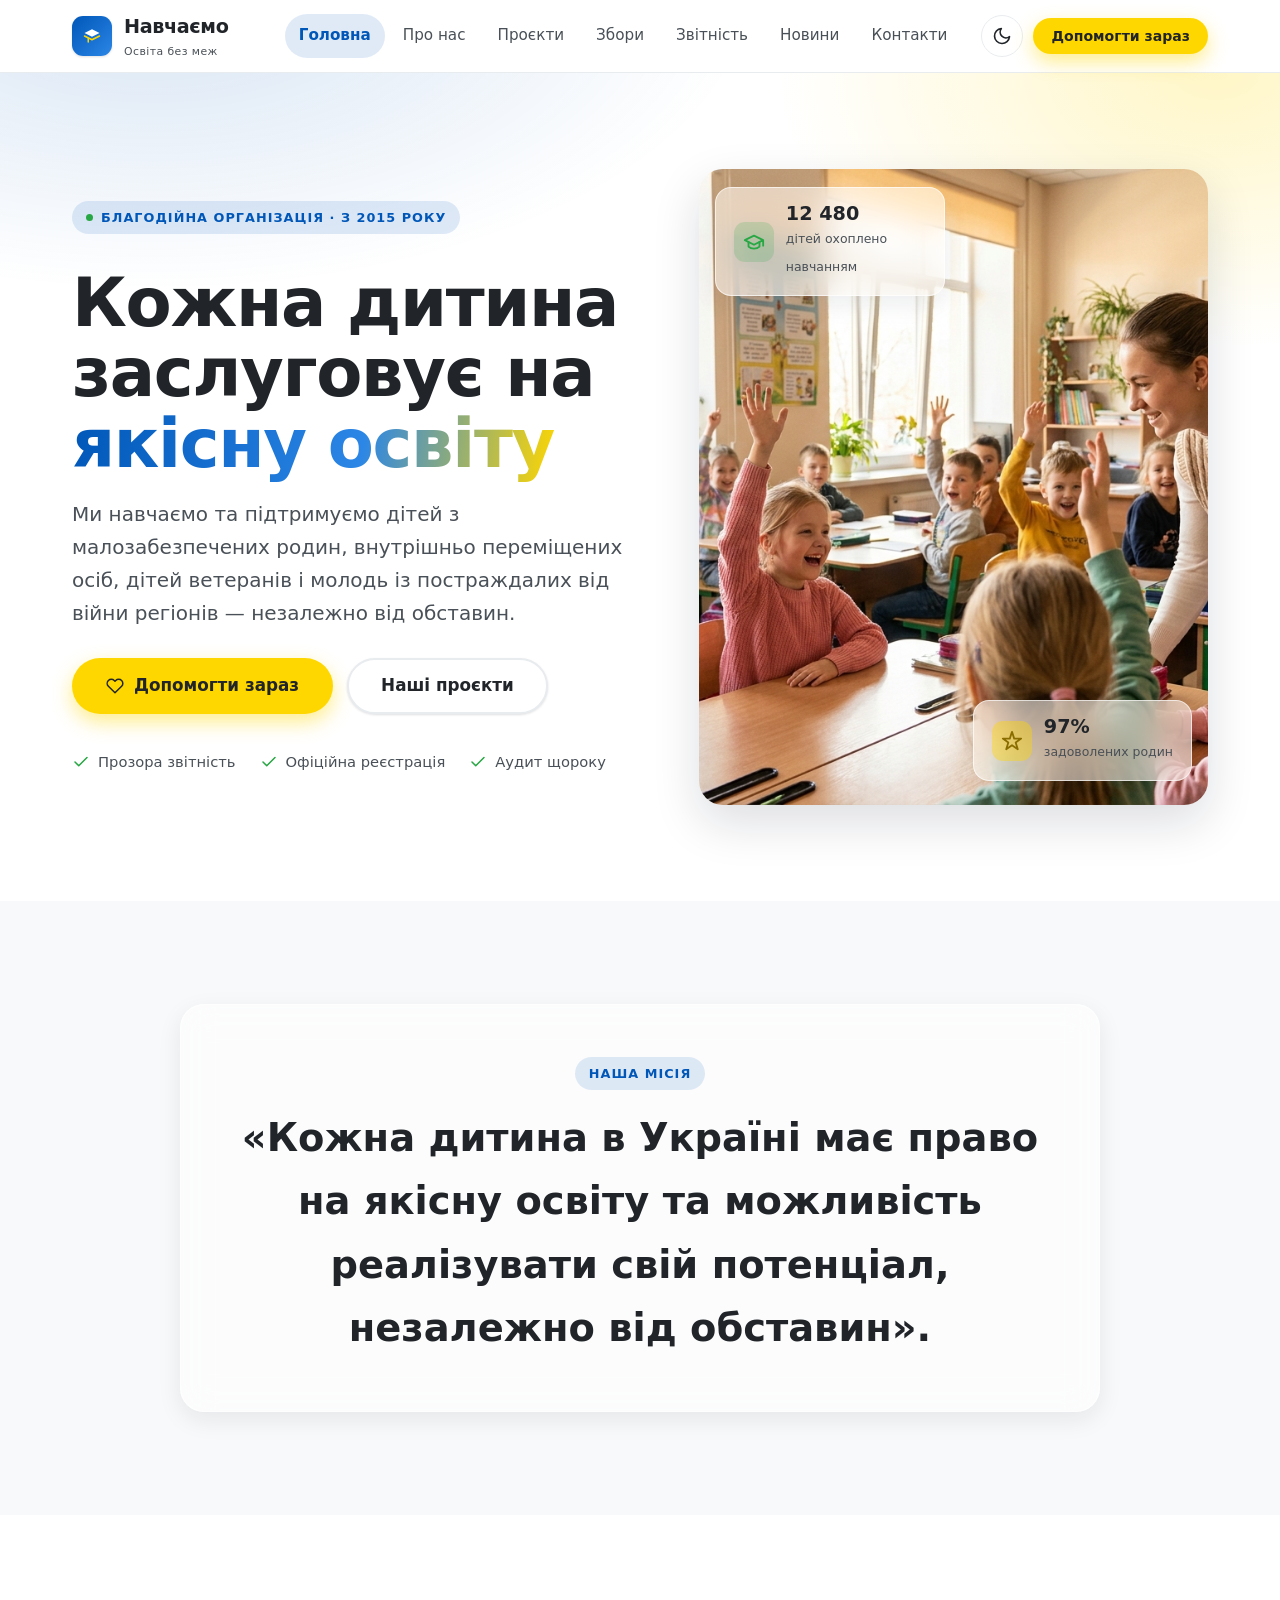
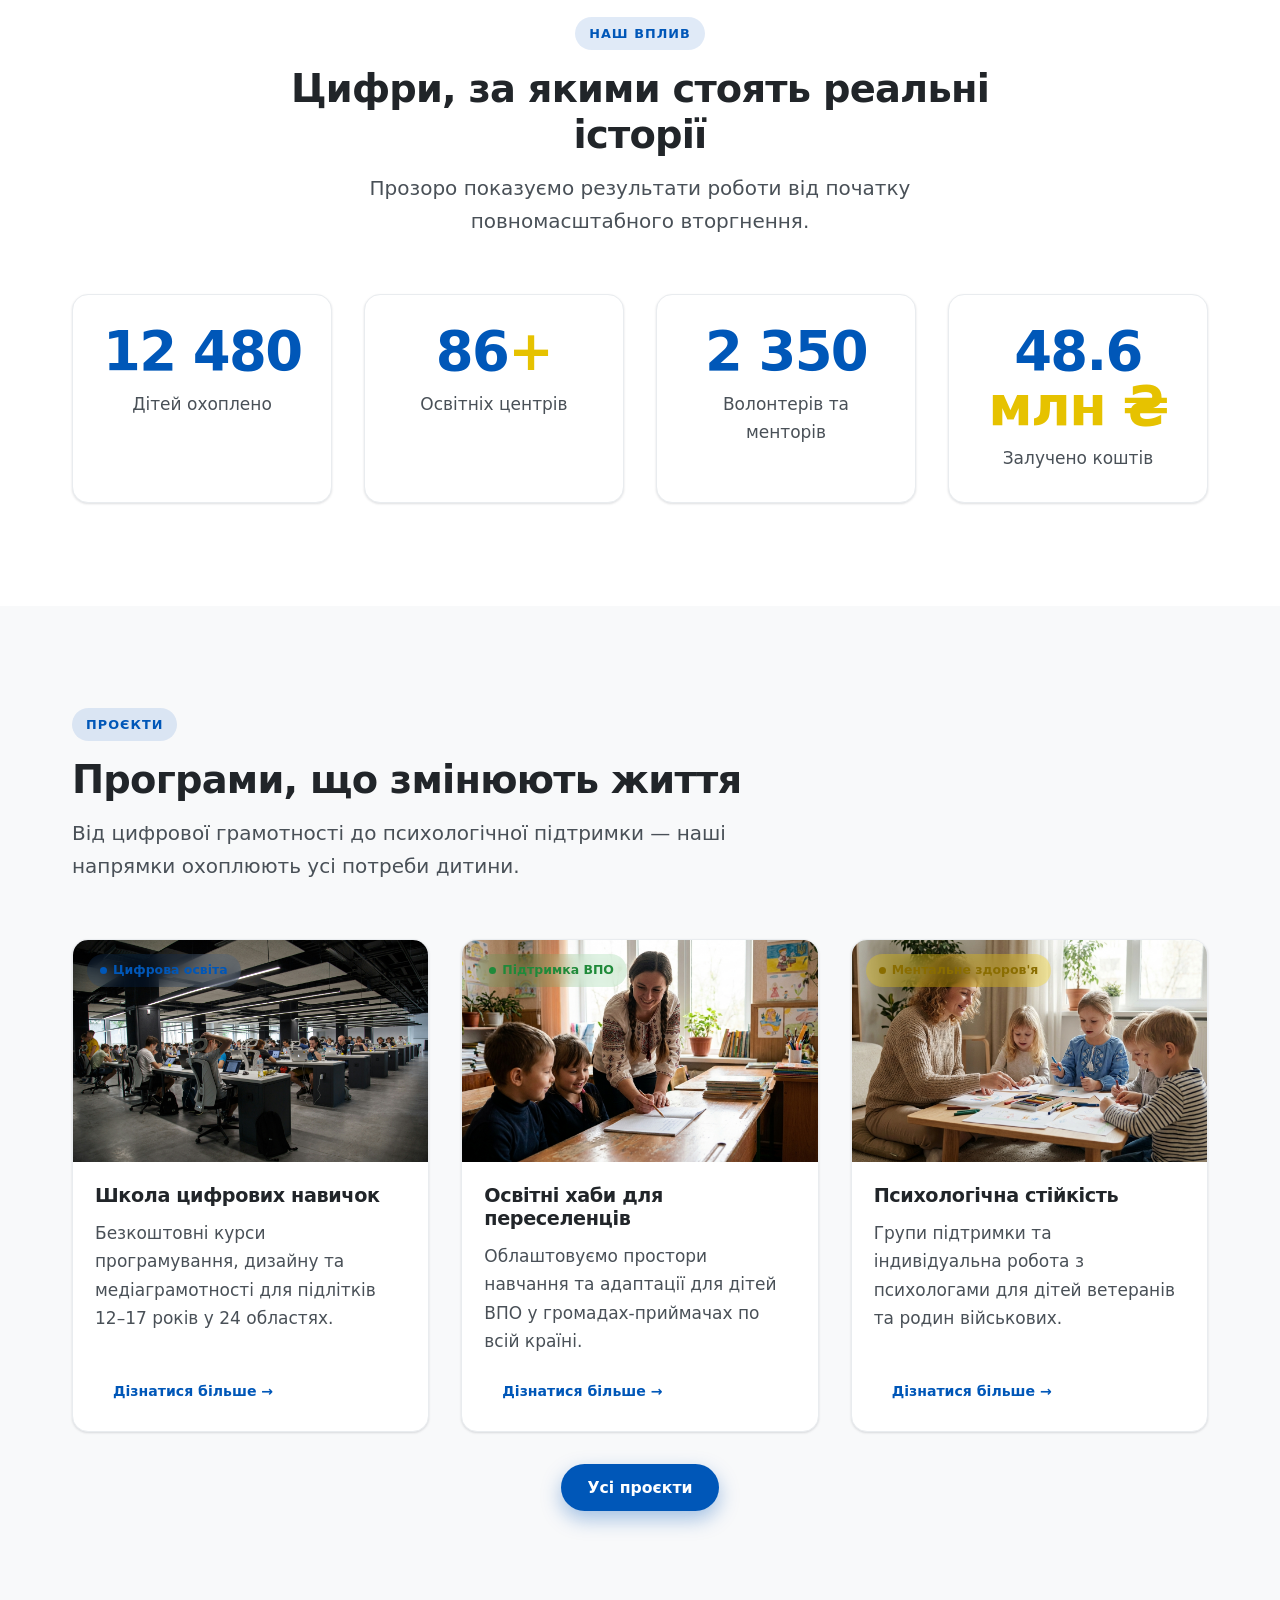
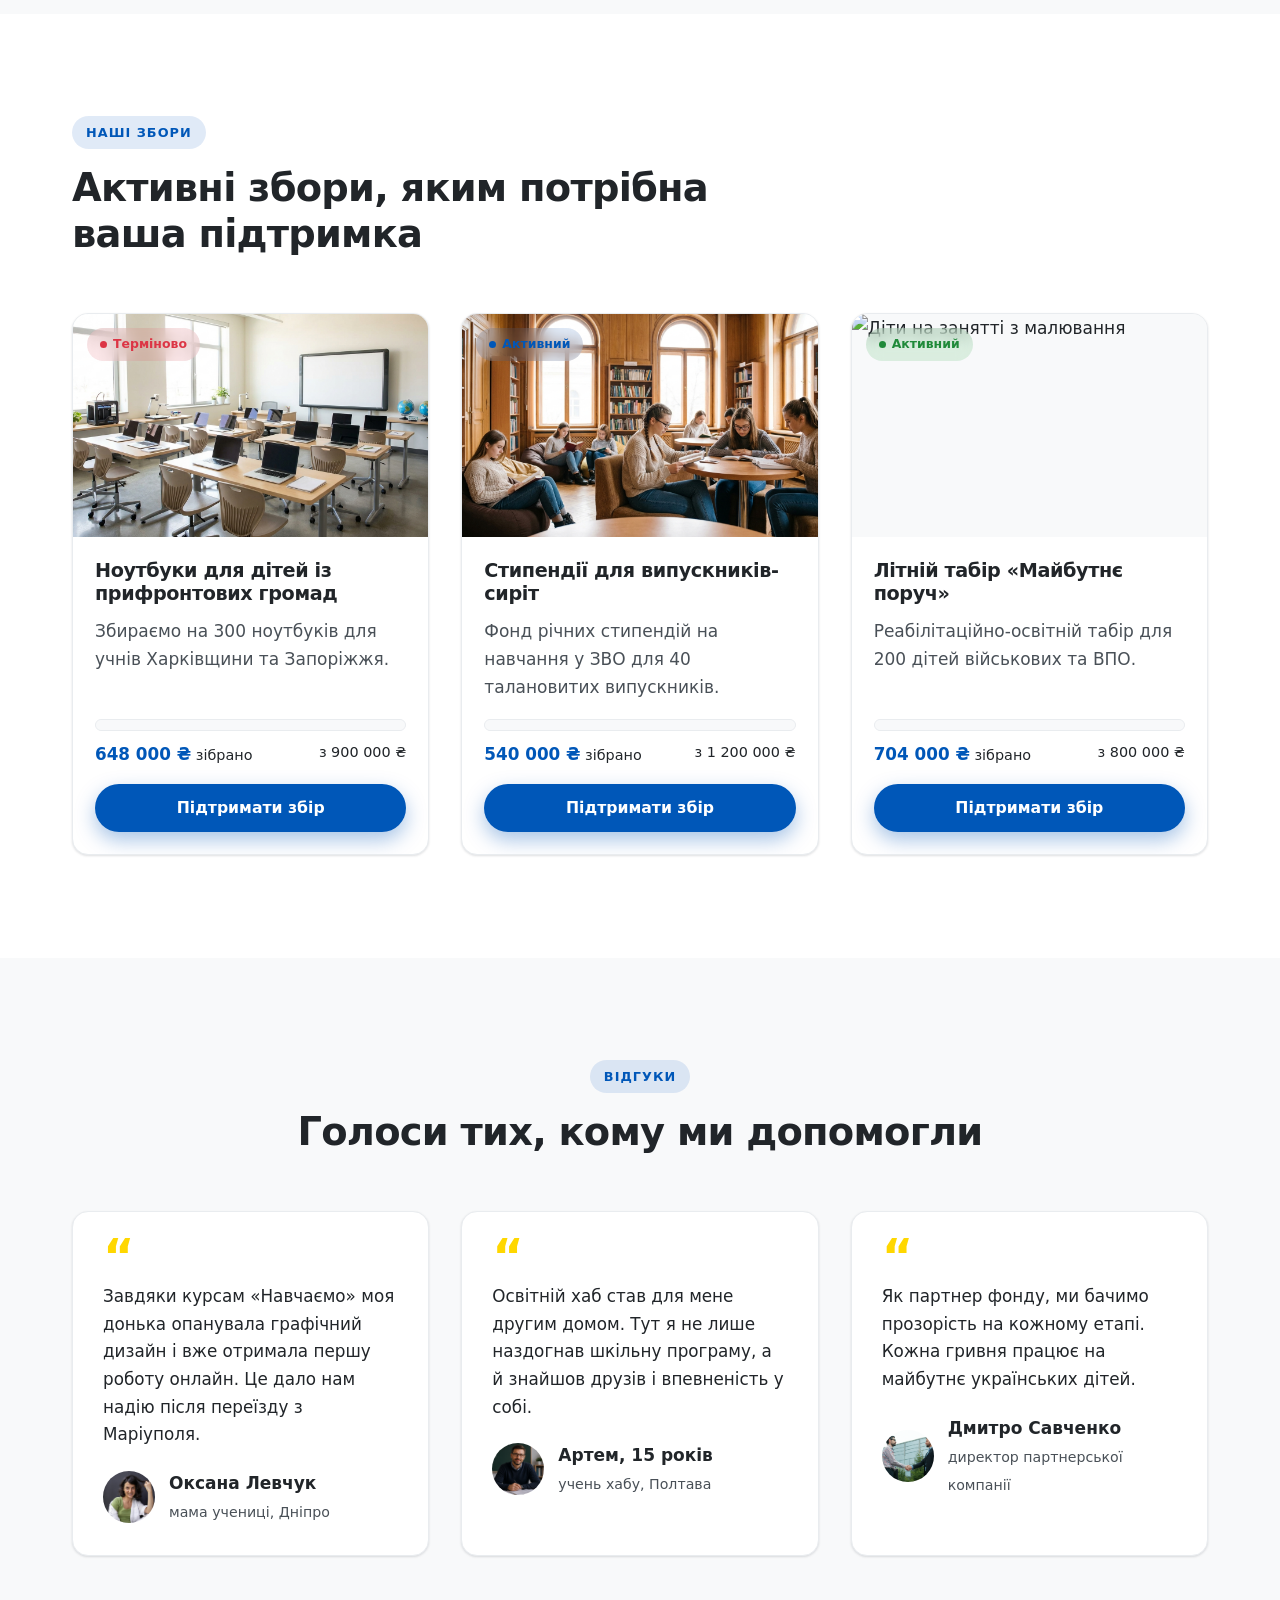
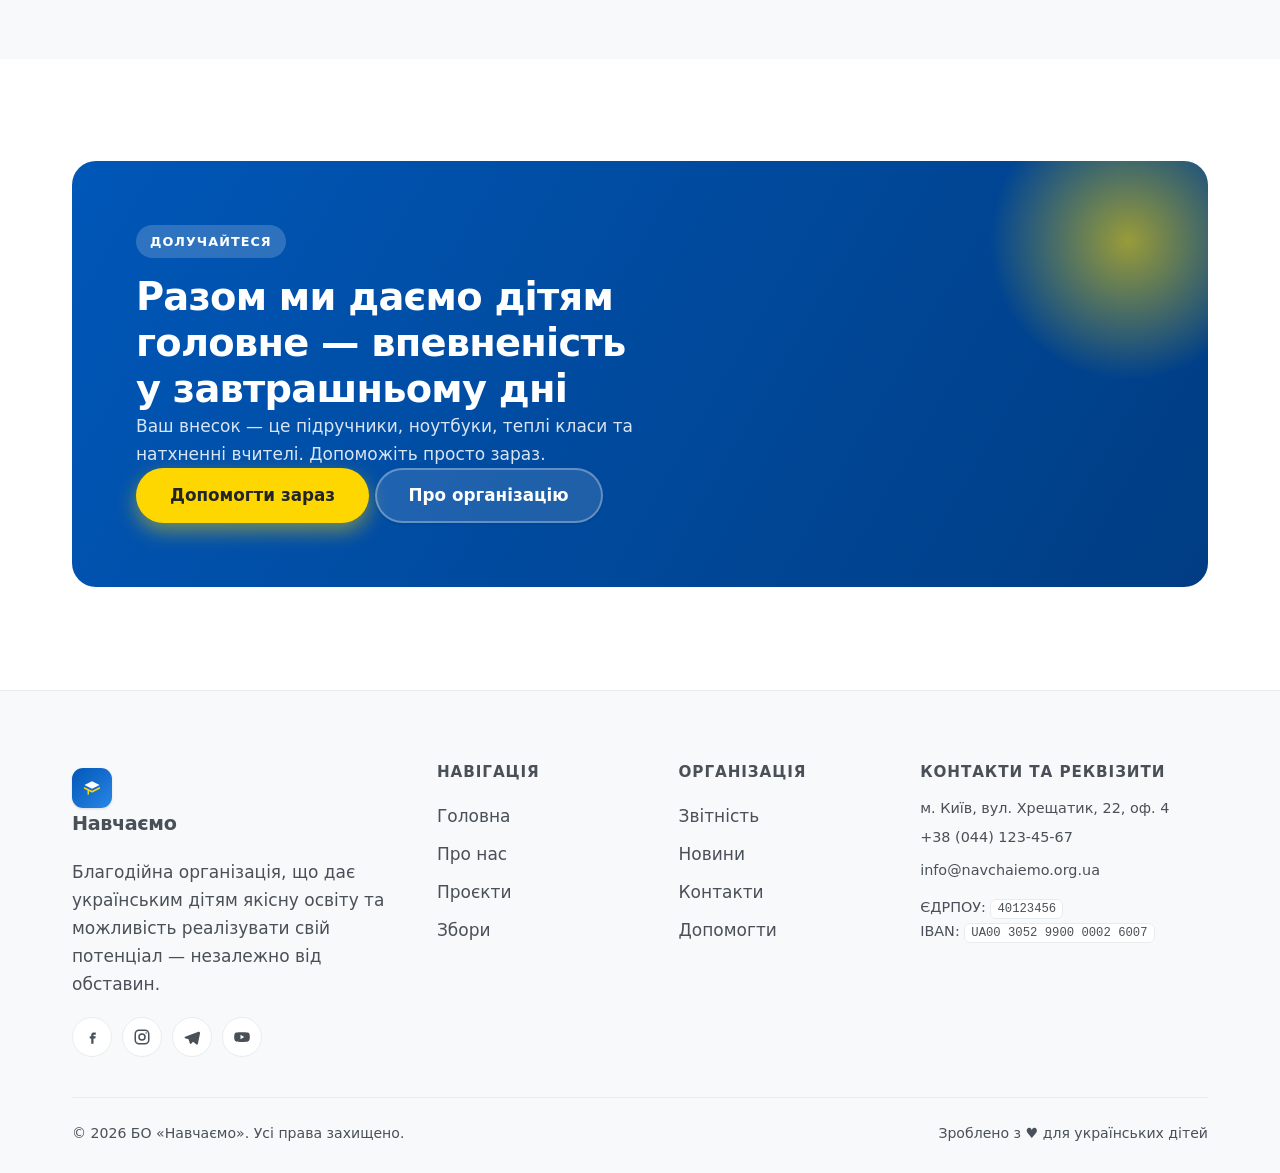
==== commit 9ee526a2: "Replace remaining Unsplash hotlinks with local Ukrainian-themed images (13 files) across index, abou" ====
--- a/index.html
+++ b/index.html
@@ -126,7 +126,7 @@
         <div class="grid cols-3">
           <article class="card reveal">
             <div class="card__media"><span class="badge badge--primary"><span class="dot"></span>Цифрова освіта</span>
-              <img src="https://images.unsplash.com/photo-1610484826967-09c5720778c7?auto=format&fit=crop&w=700&q=80" alt="Дитина навчається за ноутбуком на онлайн-уроці" loading="lazy" /></div>
+              <img src="images/digital-learning.jpg" alt="Дитина навчається за ноутбуком на онлайн-уроці" loading="lazy" /></div>
             <div class="card__body">
               <h3 class="card__title">Школа цифрових навичок</h3>
               <p class="muted">Безкоштовні курси програмування, дизайну та медіаграмотності для підлітків 12–17 років у 24 областях.</p>
@@ -192,7 +192,7 @@
           </article>
           <article class="card reveal d2">
             <div class="card__media"><span class="badge badge--success"><span class="dot"></span>Активний</span>
-              <img src="https://images.unsplash.com/photo-1564429097439-e85c6b00a614?auto=format&fit=crop&w=700&q=80" alt="Діти на занятті з малювання" loading="lazy" /></div>
+              <img src="images/art-class.jpg" alt="Діти на занятті з малювання" loading="lazy" /></div>
             <div class="card__body">
               <h3 class="card__title">Літній табір «Майбутнє поруч»</h3>
               <p class="muted">Реабілітаційно-освітній табір для 200 дітей військових та ВПО.</p>
@@ -219,7 +219,7 @@
             <div class="quote__mark">“</div>
             <p>Завдяки курсам «Навчаємо» моя донька опанувала графічний дизайн і вже отримала першу роботу онлайн. Це дало нам надію після переїзду з Маріуполя.</p>
             <figcaption class="quote__author">
-              <img src="https://images.unsplash.com/photo-1544005313-94ddf0286df2?auto=format&fit=crop&w=120&q=80" alt="Портрет Оксани" />
+              <img src="images/testimonial-1.jpg" alt="Портрет Оксани" />
               <span><strong>Оксана Левчук</strong><small>мама учениці, Дніпро</small></span>
             </figcaption>
           </figure>
@@ -227,7 +227,7 @@
             <div class="quote__mark">“</div>
             <p>Освітній хаб став для мене другим домом. Тут я не лише наздогнав шкільну програму, а й знайшов друзів і впевненість у собі.</p>
             <figcaption class="quote__author">
-              <img src="https://images.unsplash.com/photo-1531123897727-8f129e1688ce?auto=format&fit=crop&w=120&q=80" alt="Портрет Артема" />
+              <img src="images/testimonial-2.jpg" alt="Портрет Артема" />
               <span><strong>Артем, 15 років</strong><small>учень хабу, Полтава</small></span>
             </figcaption>
           </figure>
@@ -235,7 +235,7 @@
             <div class="quote__mark">“</div>
             <p>Як партнер фонду, ми бачимо прозорість на кожному етапі. Кожна гривня працює на майбутнє українських дітей.</p>
             <figcaption class="quote__author">
-              <img src="https://images.unsplash.com/photo-1560250097-0b93528c311a?auto=format&fit=crop&w=120&q=80" alt="Портрет Дмитра" />
+              <img src="images/partnership.jpg" alt="Портрет Дмитра" />
               <span><strong>Дмитро Савченко</strong><small>директор партнерської компанії</small></span>
             </figcaption>
           </figure>
--- a/css/styles.css
+++ b/css/styles.css
@@ -321,9 +321,9 @@
   position: absolute; padding: 16px 18px; border-radius: var(--radius);
   display: flex; align-items: center; gap: 12px; max-width: 230px;
 }
-.hero__float.tl { top: 18px; left: -14px; }
-.hero__float.br { bottom: 24px; right: -14px; }
-@media (max-width: 520px) { .hero__float.tl { left: 6px; } .hero__float.br { right: 6px; } }
+.hero__float.tl { top: 18px; left: 16px; }
+.hero__float.br { bottom: 24px; right: 16px; }
+@media (max-width: 520px) { .hero__float.tl { left: 12px; } .hero__float.br { right: 12px; } }
 .hero__float .ico { width: 40px; height: 40px; border-radius: 11px; display: grid; place-items: center; flex: none; }
 .hero__float .ico svg { width: 22px; height: 22px; }
 .hero__float strong { font-size: 1.2rem; display: block; line-height: 1; }
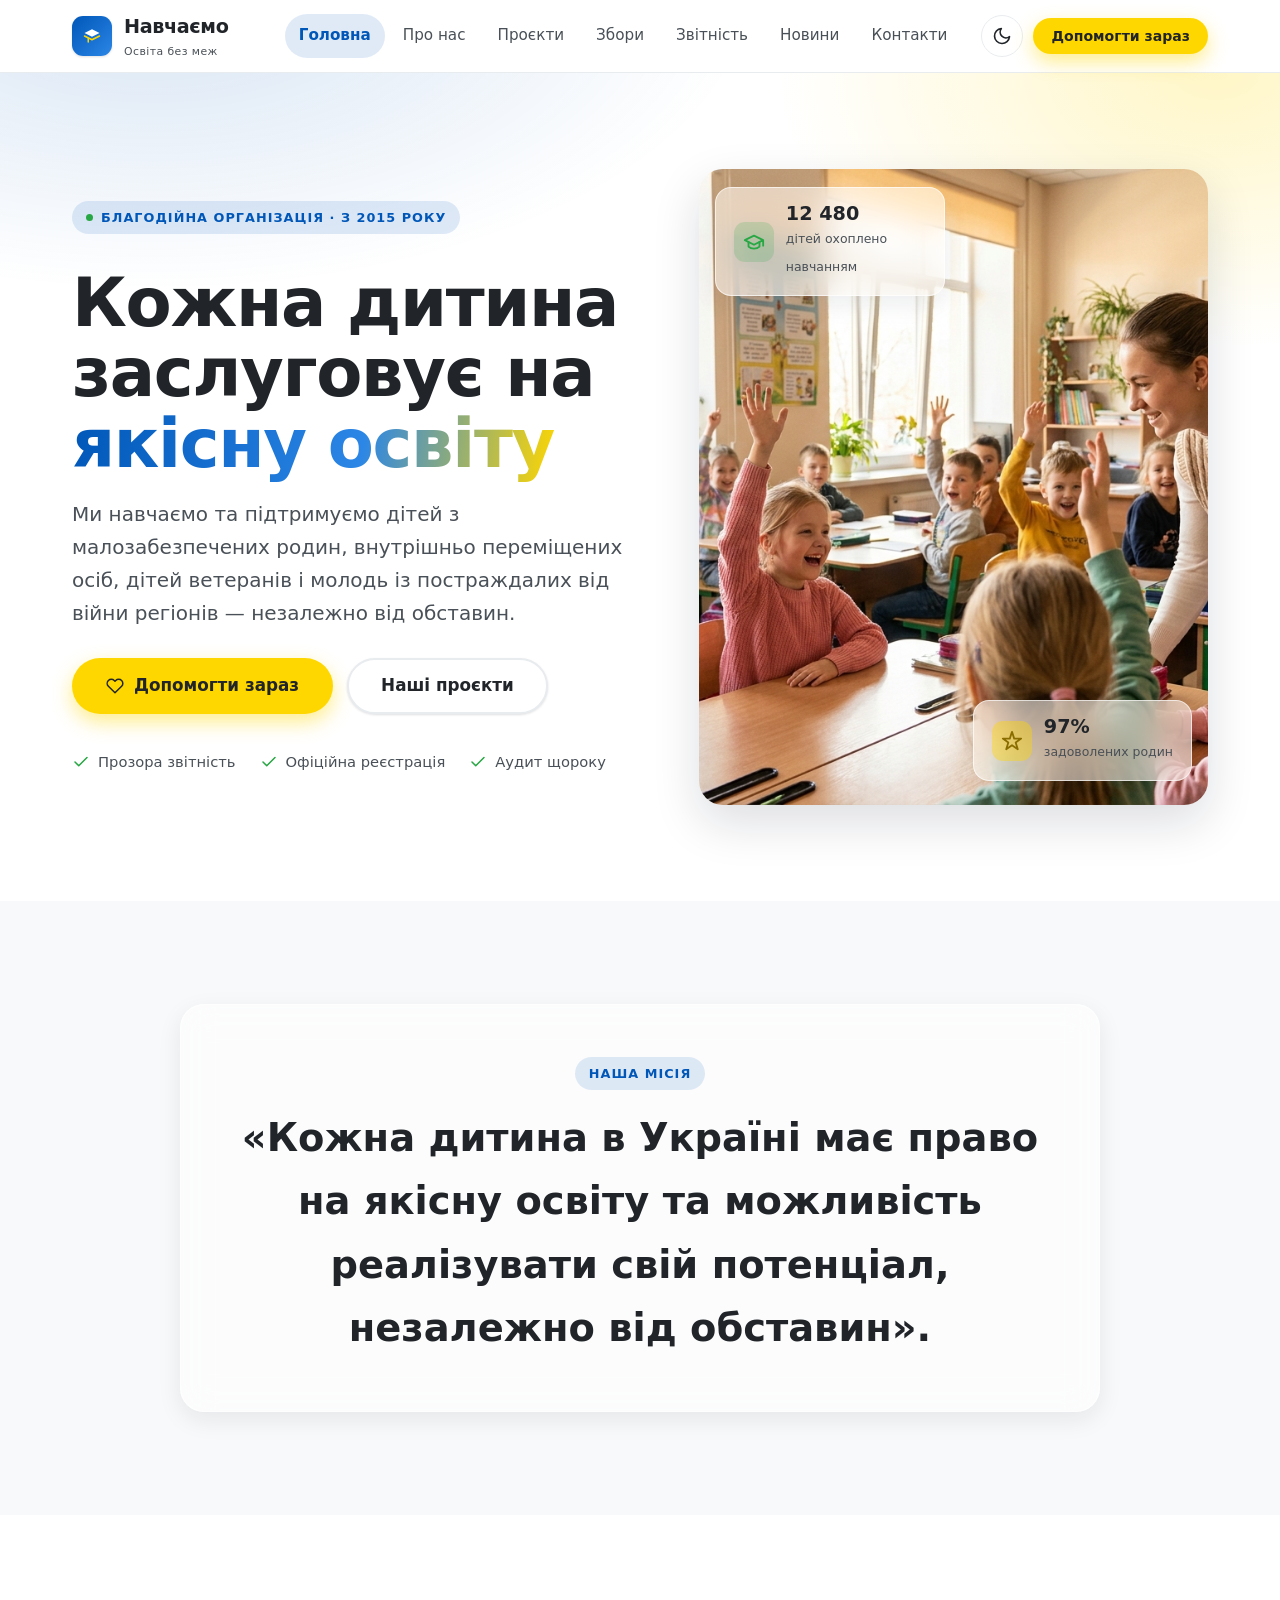
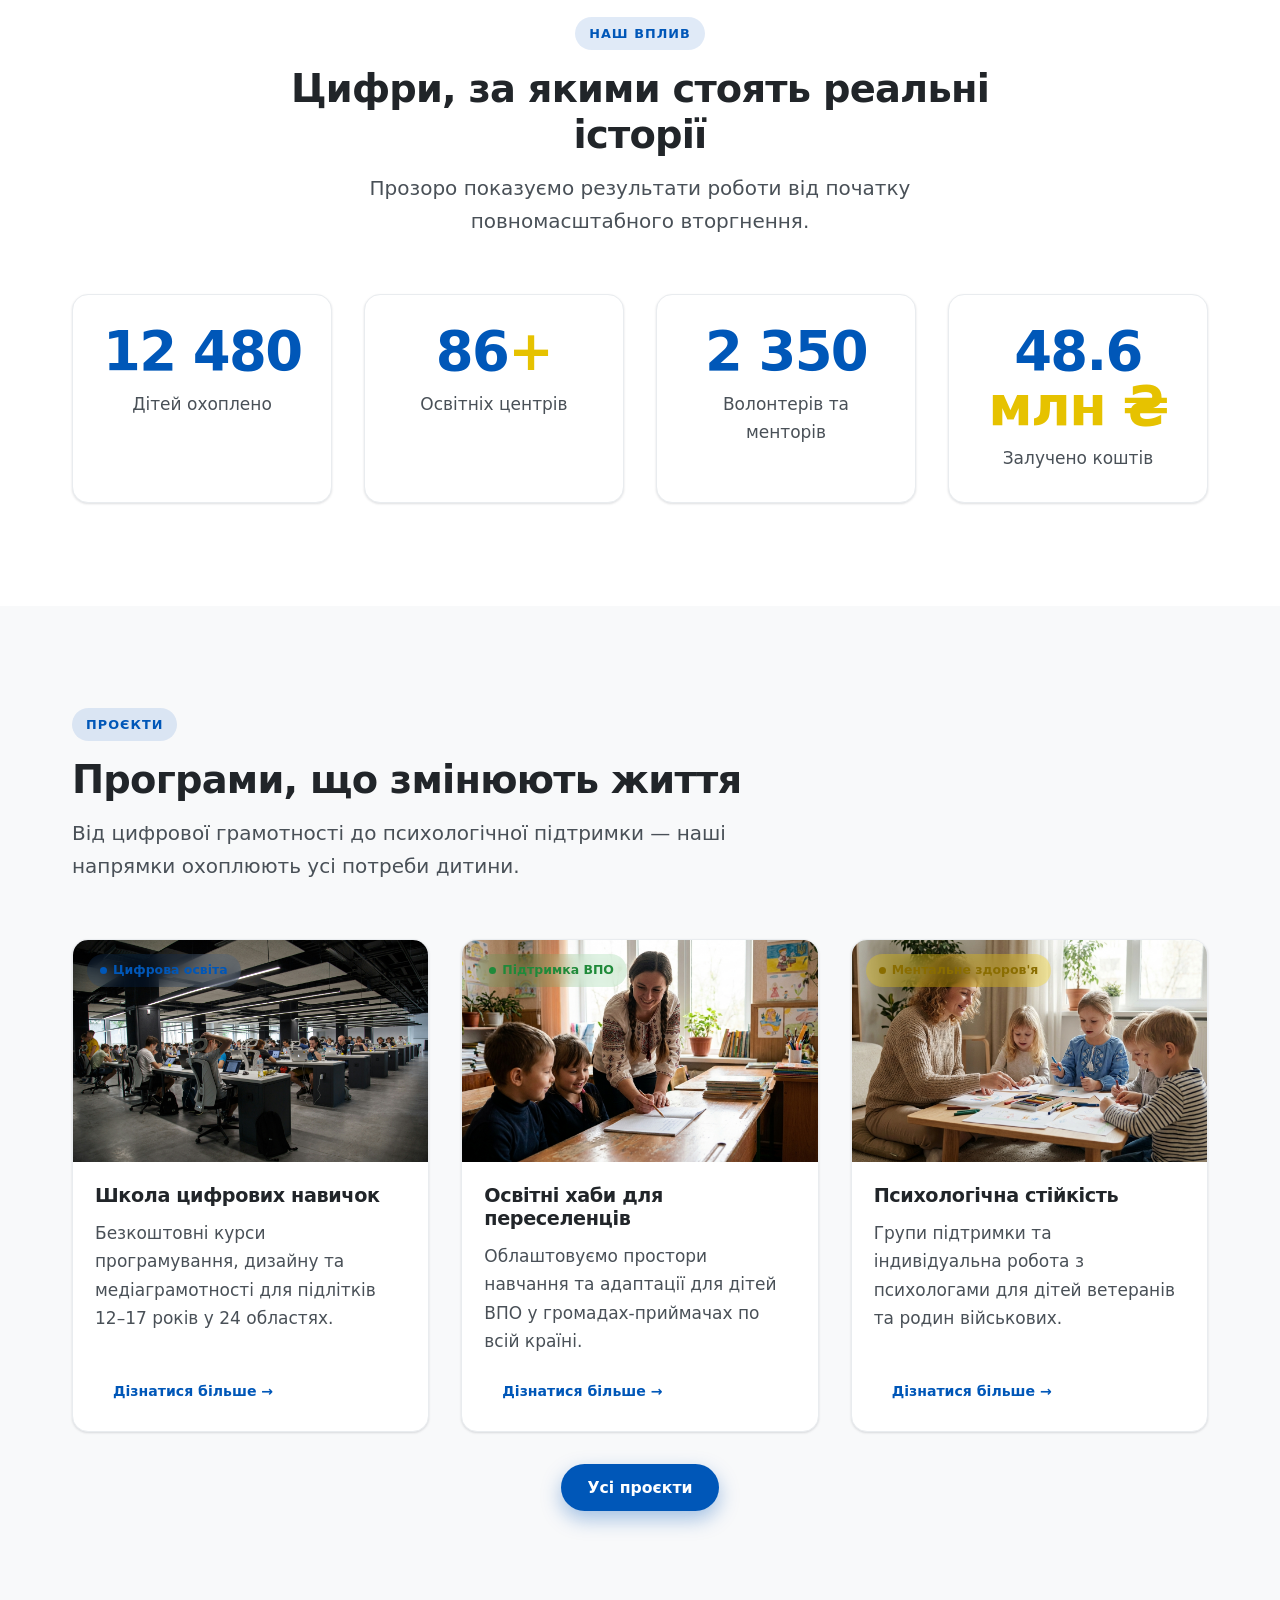
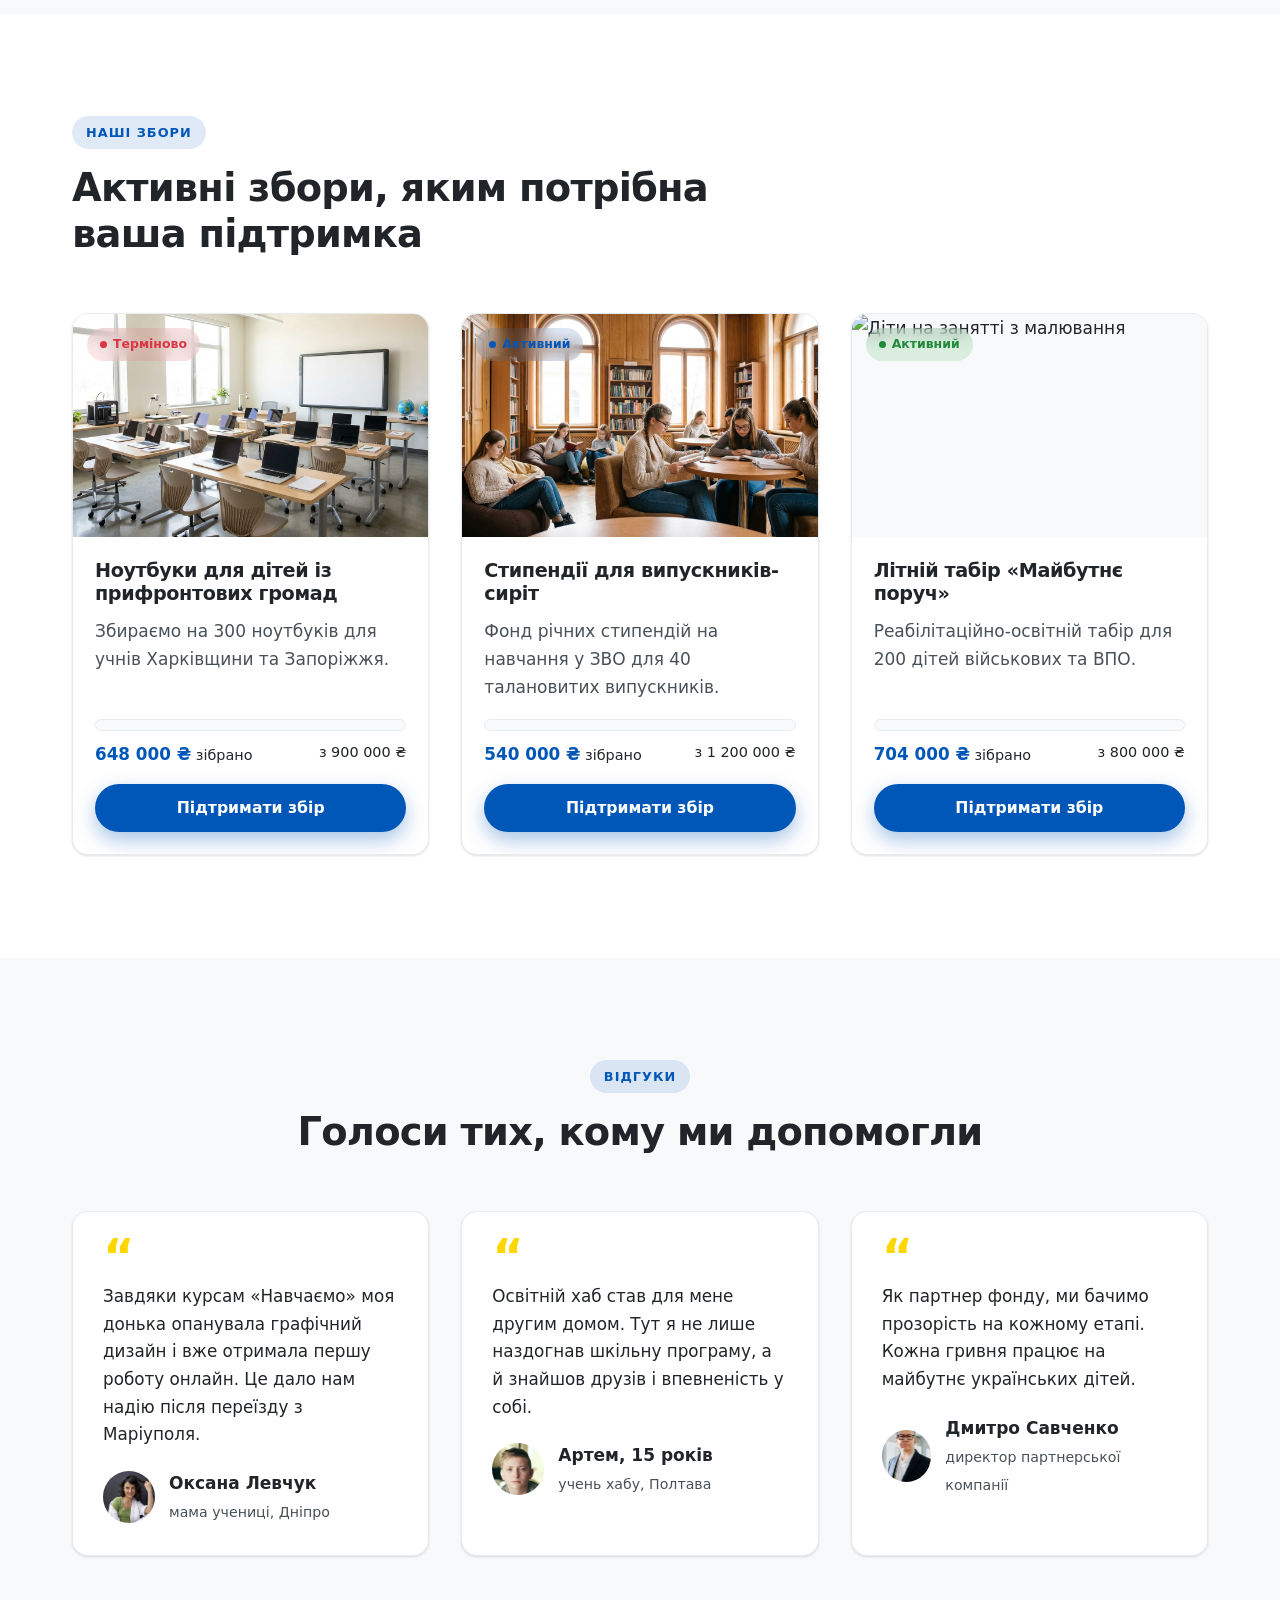
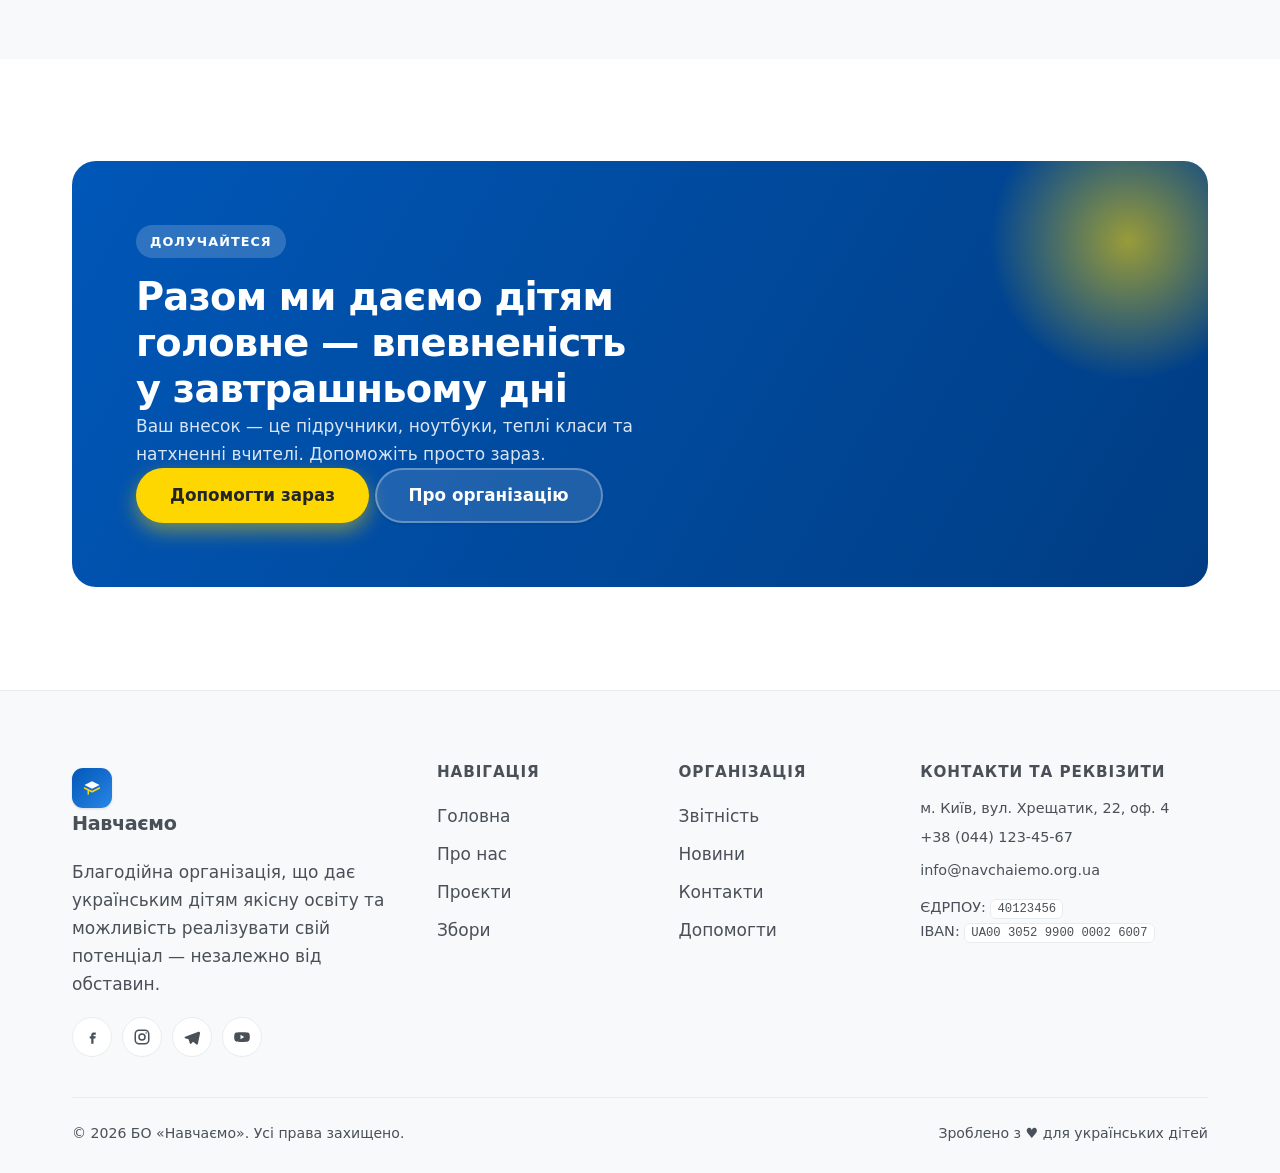
==== commit c469e097: "Use proper portrait for Dmytro testimonial avatar" ====
--- a/index.html
+++ b/index.html
@@ -235,7 +235,7 @@
             <div class="quote__mark">“</div>
             <p>Як партнер фонду, ми бачимо прозорість на кожному етапі. Кожна гривня працює на майбутнє українських дітей.</p>
             <figcaption class="quote__author">
-              <img src="images/partnership.jpg" alt="Портрет Дмитра" />
+              <img src="images/portrait-dmytro.jpg" alt="Портрет Дмитра" />
               <span><strong>Дмитро Савченко</strong><small>директор партнерської компанії</small></span>
             </figcaption>
           </figure>
